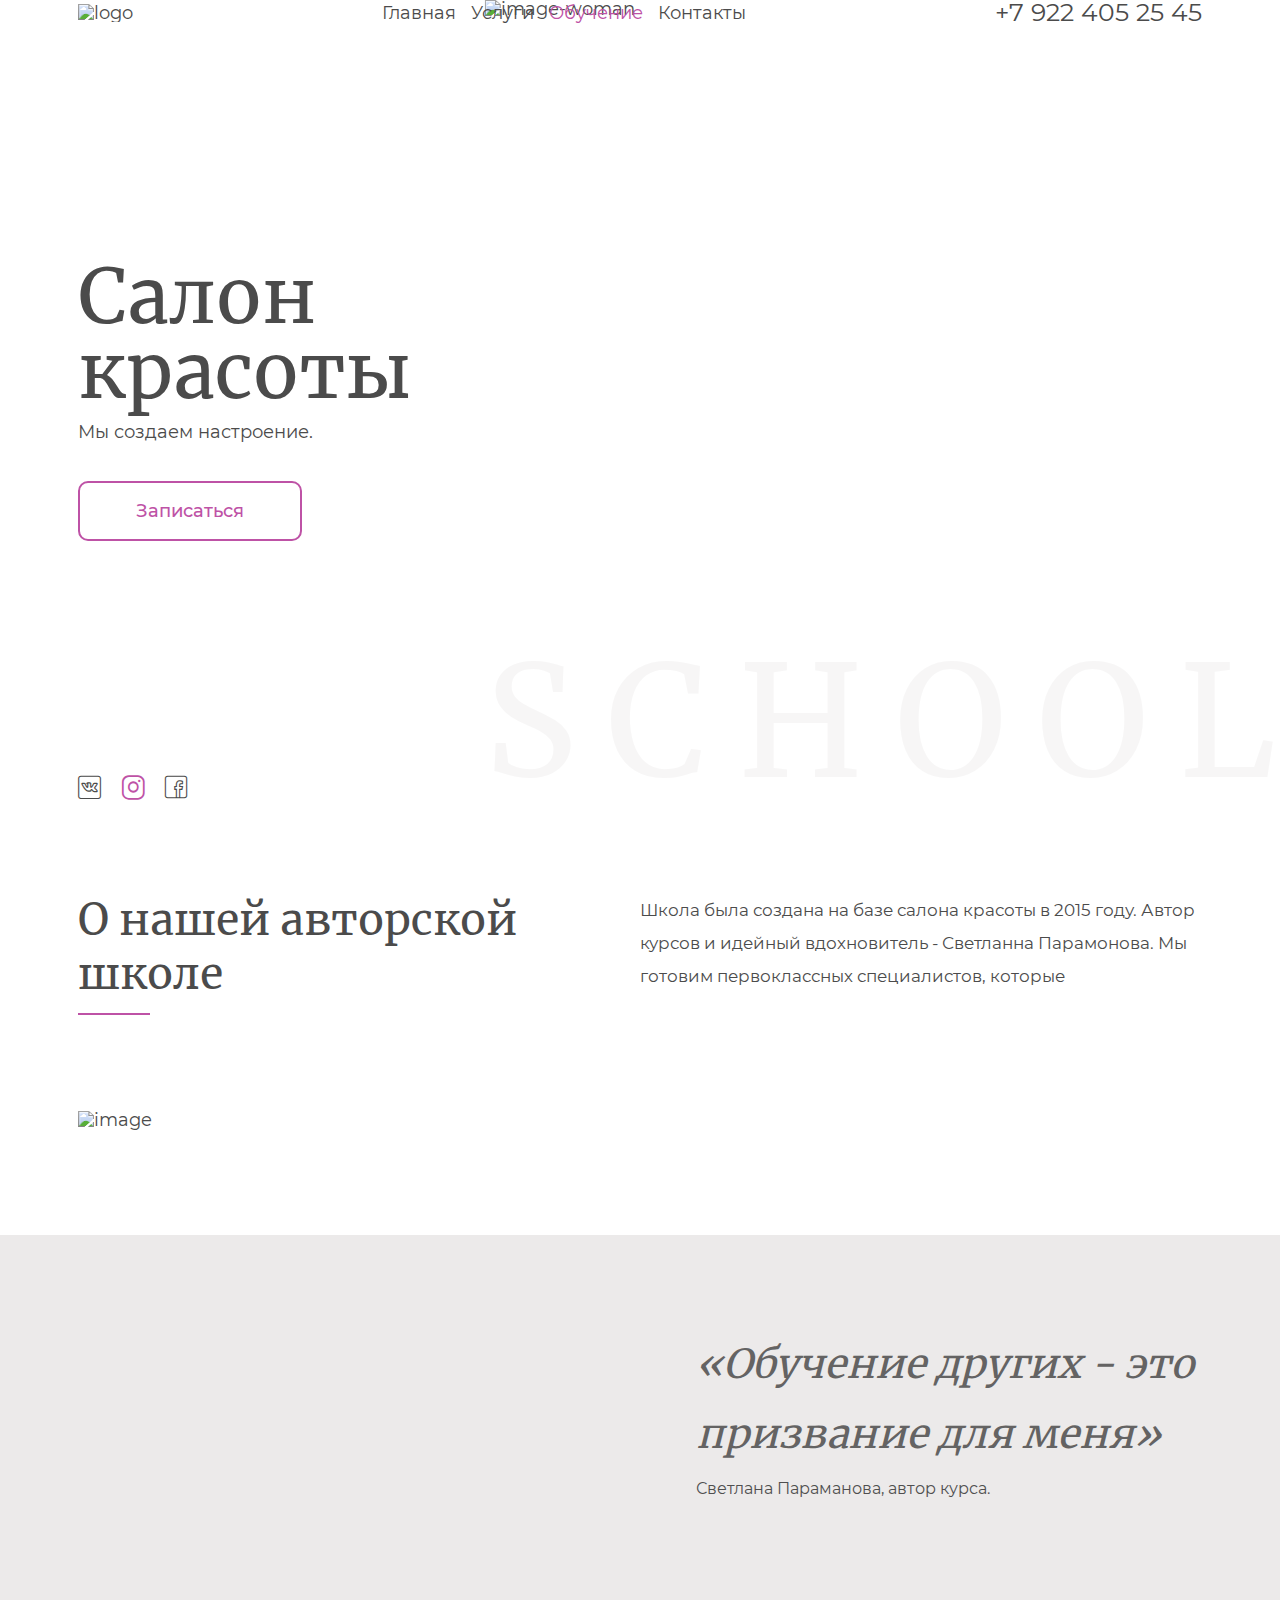
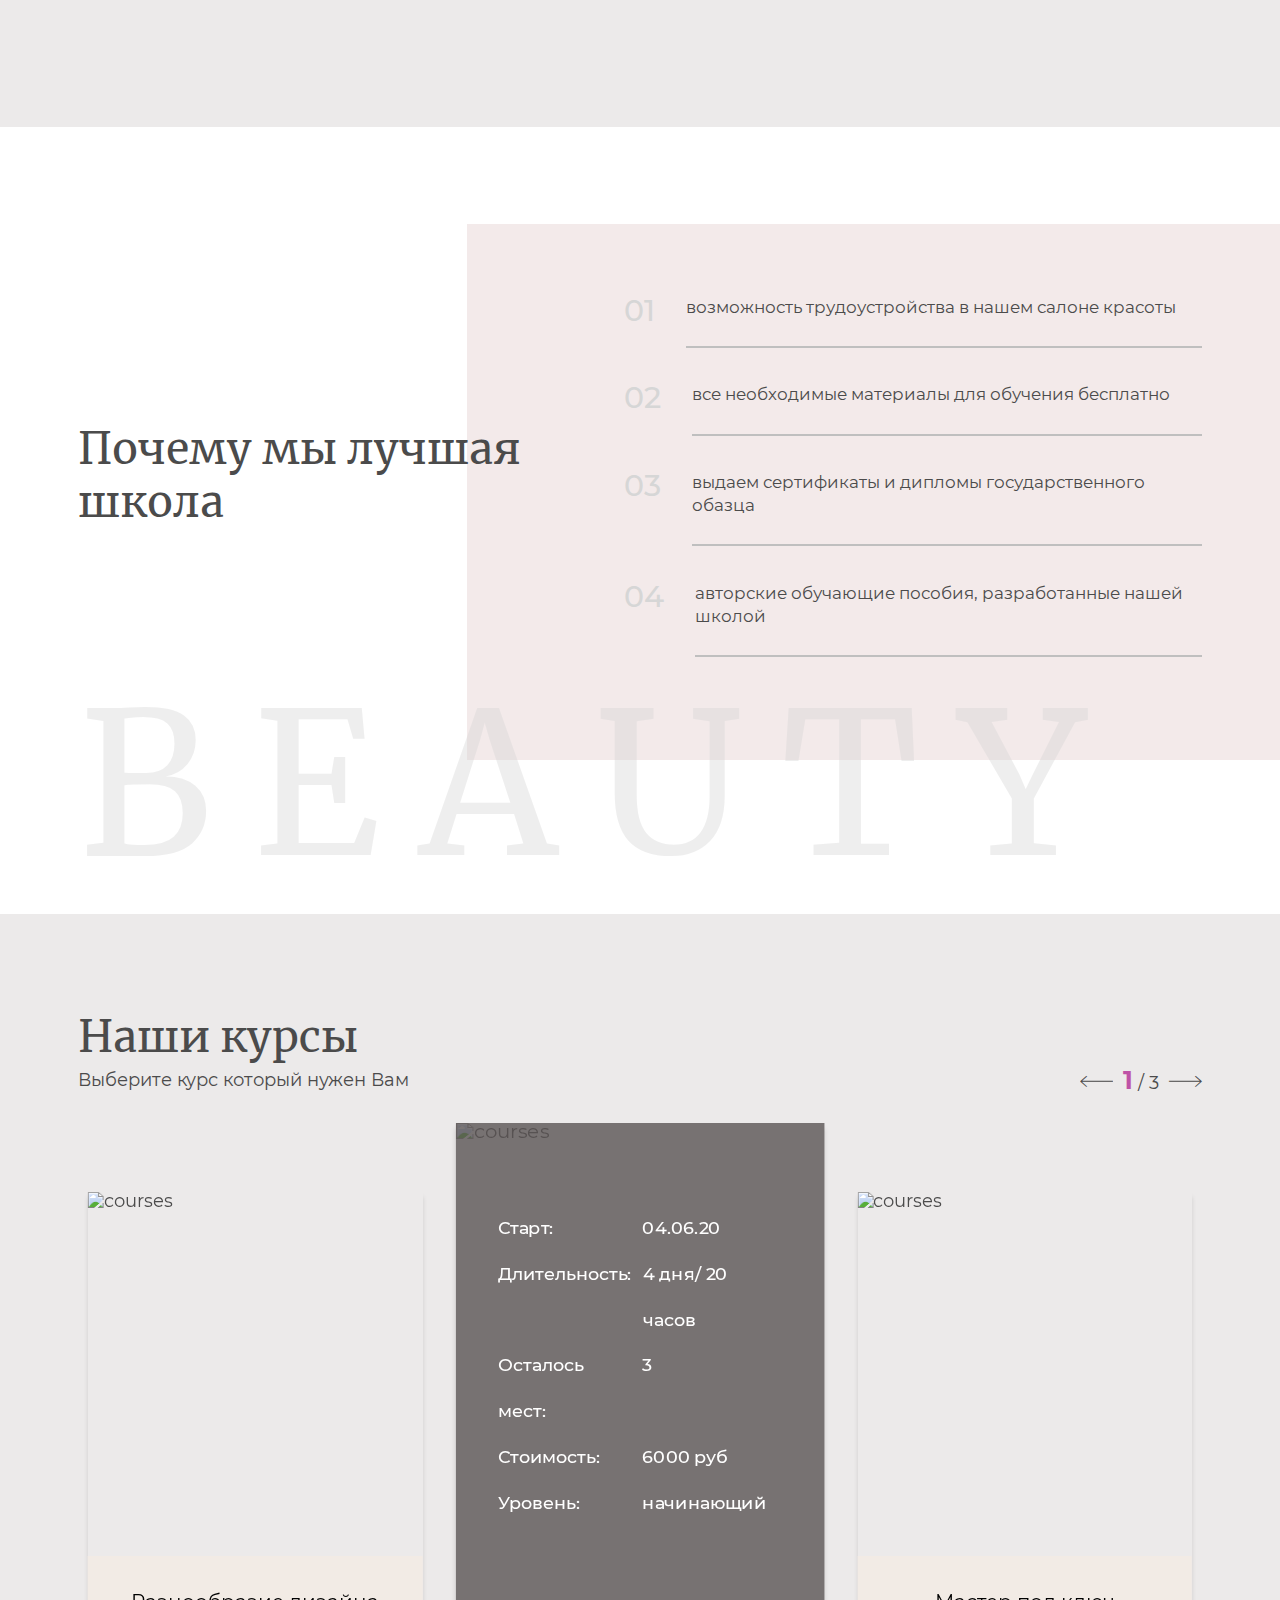
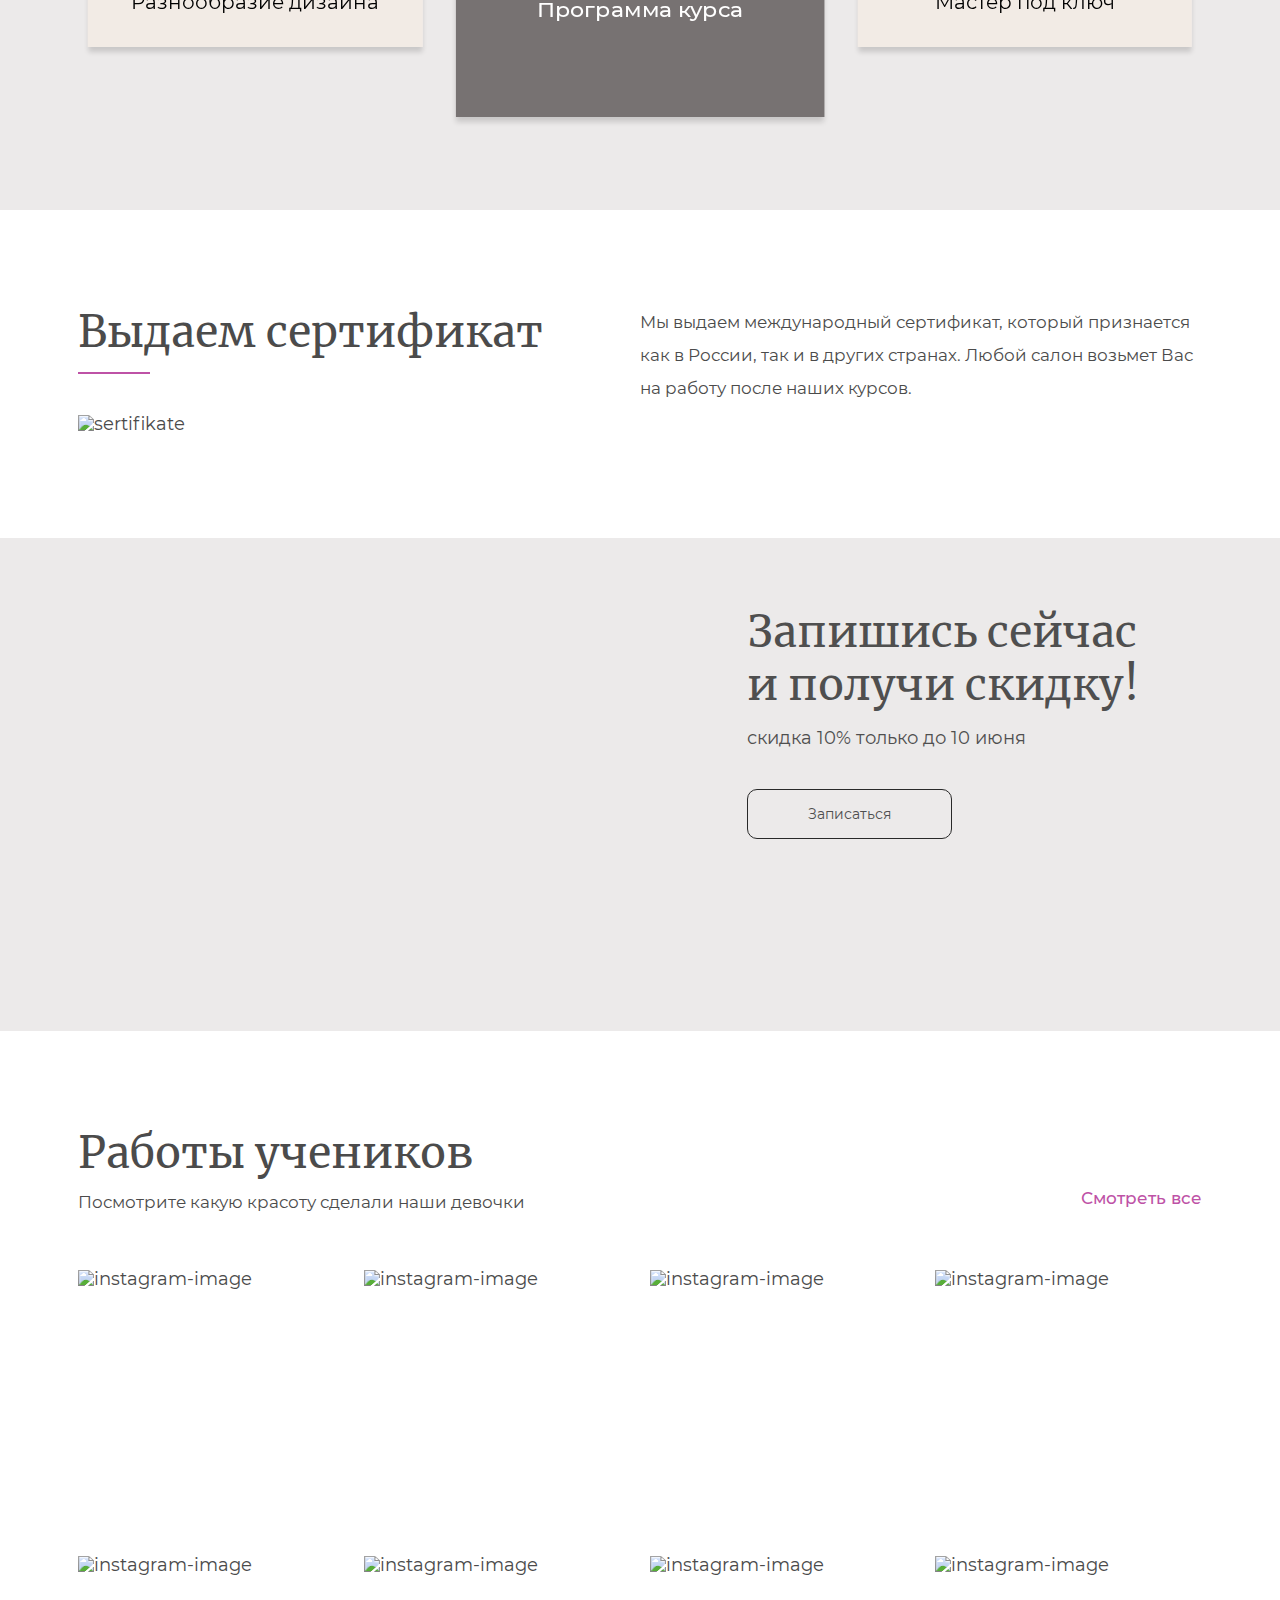
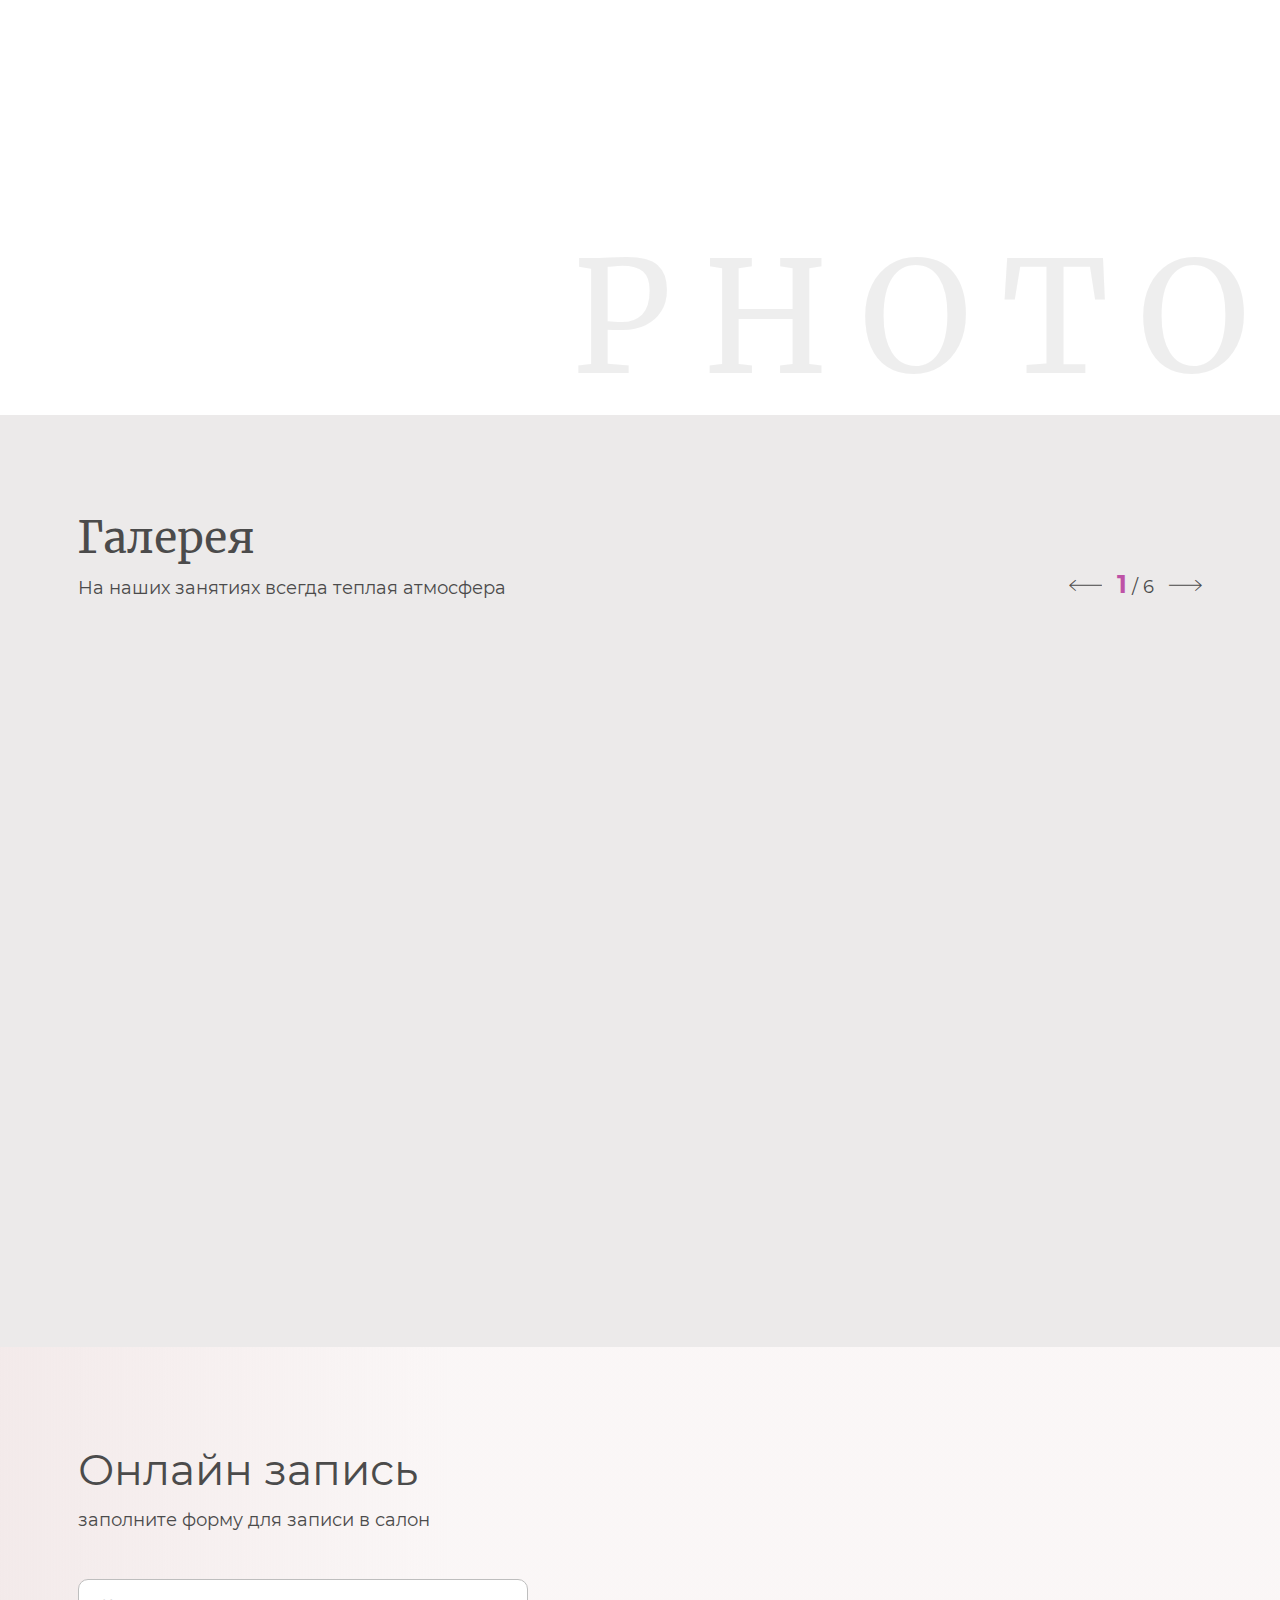
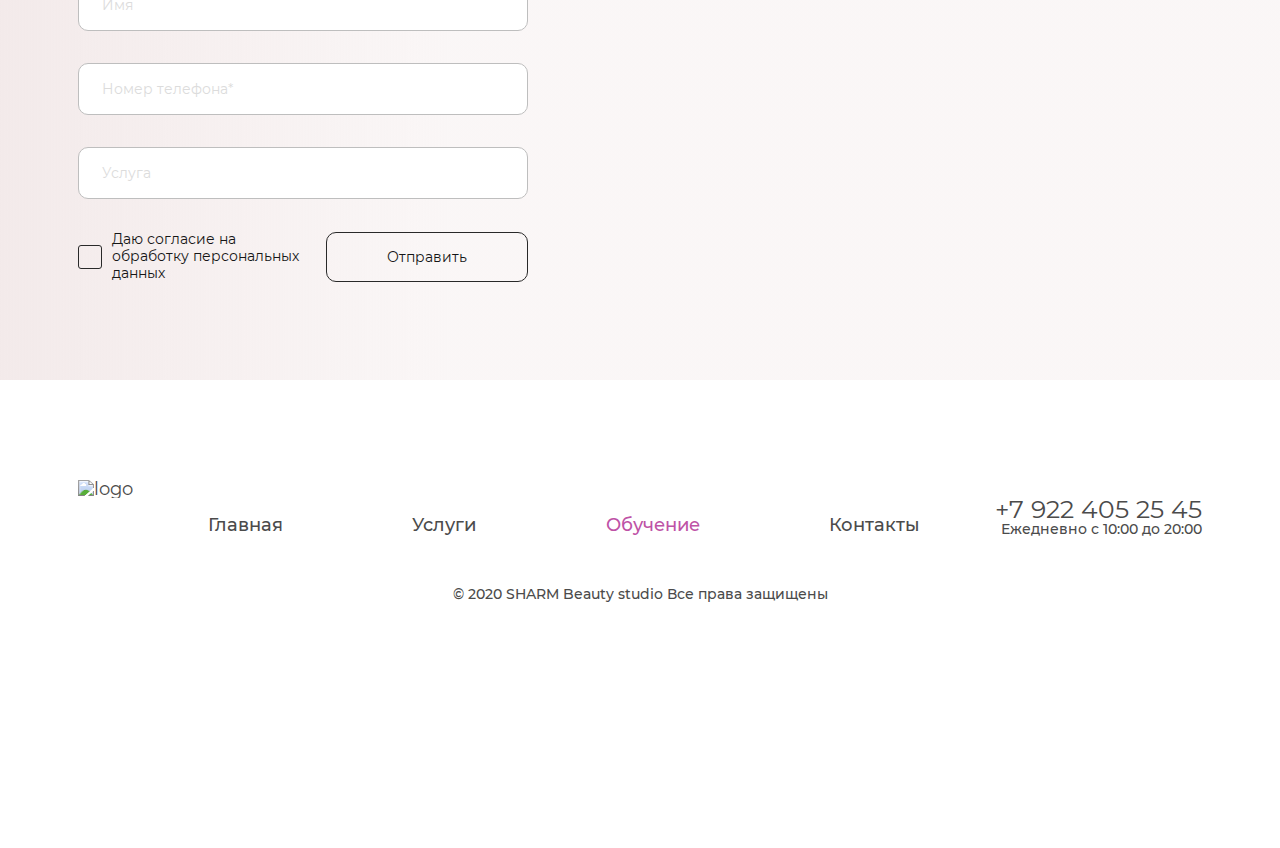
==== school.html @ 6045823d "Add files via upload" ====
<!DOCTYPE html>
<html lang="ru">

<head>
	<title>Школа маникюра</title>
	<meta charset="UTF-8">
	<meta name="format-detection" content="telephone=no">
	<!-- <style>body{opacity: 0;}</style> -->
	<link rel="stylesheet" href="css/style.min.css?_v=20220201010927">
	<link rel="shortcut icon" href="favicon.ico">
	<!-- <meta name="robots" content="noindex, nofollow"> -->
	<meta name="viewport" content="width=device-width, initial-scale=1.0">
</head>

<body>
	<div class="wrapper">
		<header data-scroll data-scroll-show class="header">
			<div class="header__container">
				<div class="header__body">
					<div class="header__logo logo"><a href="#"><picture><source srcset="img/icons/logo.webp"type="image/webp"><img src="img/icons/logo.png" alt="logo" title="sharm" height="" width=""></picture></a></div>
					<div class="header__menu menu">
						<button type="button" class="menu__icon icon-menu"><span></span></button>
						<nav class="menu__body">
							<ul class="menu__list">
								<li class="menu__item"><a href="home.html" class="menu__link">Главная</a></li>
								<li class="menu__item"><a href="services.html" class="menu__link">Услуги</a></li>
								<li class="menu__item"><a href="school.html" class="menu__link">Обучение</a></li>
								<li data-goto="#contacts" data-goto-header class="menu__item"><a href="#3" class="menu__link">Контакты</a></li>
							</ul>
						</nav>
					</div>
					<div data-da=".menu__body, 992,2" class="header__contacts">
						<a href="tel:79224052545">+7 922 405 25 45</a>
					</div>
				</div>
			</div>
		</header>
		<main class="page school-page">
			<section class="school layering">
				<div class="school__content layering__content">
					<div class="layering__container">
						<div class="school__body layering__body">
							<div class="layering__texts">
								<h1 class="school__title layering__title heading-1 f-merriweather">Салон красоты</h1>
								<p class="layering__subtitle school__subtitle">Мы создаем настроение.</p>
								<div data-popup="#popup" class="school__button button button-pink">
									Записаться
								</div>
							</div>
						</div>
						<div class="layering__social social">
							<ul class="social__list">
								<li class="social__link _icon-vk"><a href="#"></a></li>
								<li class="social__link _icon-instagram"><a href="#"></a></li>
								<li class="social__link _icon-facebook"><a href="#"></a></li>
							</ul>
						</div>
					</div>
				</div>
				<div class="school__image layering__image">
					<div class="image-layering"><picture><source srcset="img/manik-school.webp"type="image/webp"><img src="img/manik-school.jpg" alt="image-woman" title="Школа маникюра" width="" height=""></picture></div>
					<div class="school__slogan layering__slogan layering__slogan-merriweather">SCHOOL</div>
				</div>
			</section>

			<section class="about-school">
				<div class="about-school__container">
					<div class="about-school__head">
						<h2 class="about-school__title heading-2 f-merriweather">О нашей авторской школе</h2>

						<div data-showmore="size" class="block about-school__text">
							<p data-showmore-content="100" class="about-school__text">Школа была создана на базе салона красоты в 2015 году. Автор курсов и идейный вдохновитель - Светланна Парамонова. Мы готовим первоклассных специалистов, которые
							</p>
							<button data-showmore-button type="button" class="block__more"><span>Читать далее</span><span>Свернуть</span></button>
						</div>
					</div>
				</div>


				<div class="about-school__body">
					<div class="about-school__item block-overlay">
						<div class="block-overlay__container">
							<div class="about-school__image-ibg block-overlay__image-ibg"><picture><source srcset="img/school/about.webp"type="image/webp"><img class="" src="img/school/about.jpg" alt="image" title=" " width="" height=""></picture></div>
							<div class="about-school__content block-overlay__content">
								<div class="content-about-school">
									<p class="content-about-school__quote">«Обучение других - это призвание для меня»</p>
									<p class="content-about-school__author">Светлана Параманова, автор курса.</p>
								</div>
							</div>
						</div>
					</div>
				</div>
			</section>

			<section class="why">
				<div class="why__content">
					<div class="why__container">
						<div class="why__body">
							<h2 class="heading-2 why__title f-merriweather">Почему мы лучшая школа</h2>
							<div class="why__info">
								<div class="why__items">
									<div class="why__item">
										<p class="why__text">возможность трудоустройства в нашем салоне красоты</p>
									</div>
								</div>

								<div class="why__items">
									<div class="why__item">
										<p class="why__text">все необходимые материалы для обучения бесплатно</p>
									</div>
								</div>

								<div class="why__items">
									<div class="why__item">
										<p class="why__text">выдаем сертификаты и дипломы государственного обазца</p>
									</div>
								</div>

								<div class="why__items">
									<div class="why__item">
										<p class="why__text">авторские обучающие пособия, разработанные нашей школой</p>
									</div>
								</div>

							</div>
						</div>
					</div>
				</div>
				<div class="slogan__container">
					<div class="why__slogan">BEAUTY</div>
				</div>
			</section>

			<section class="courses">
				<div class="courses__container">
					<div class="courses__header">
						<h2 class="heading-2 courses__title f-merriweather">Наши курсы</h2>
						<div class="header-courses">
							<p class="courses__subtitle">Выберите курс который нужен Вам</p>
							<div data-da=".courses__body, 798,2" class="courses-slider__navigation">
								<div class="slider-courses__controll-prev swiper-button-prev courses__controll"></div>
								<div class="slider-courses__controll slider-masters__controll"></div>
								<!-- Добавляем если нам нужны стрелки управления -->
								<div class="slider-courses__controll-next swiper-button-next courses__controll"></div>
							</div>
						</div>
					</div>

					<div class="courses__body">
						<div class="courses__slider slider-courses">
							<div class="courses__swiper">
								<div class="courses__slide">
									<div class="slider-courses__item">
										<div class="slider-courses__image-ibg"><picture><source srcset="img/school/course-1.webp"type="image/webp"><img src="img/school/course-1.jpg" alt="courses" title="courses" width="" height=""></picture>
											<p class="courses__name">Начинающий мастер</p>
										</div>
										<div class="slider-courses__info info-courses">
											<div class="info-courses__body">
												<div class="info-courses__item">
													<p class="info-courses__text info-courses__text-first">Старт:</p>
													<p class="info-courses__text">04.06.20</p>
												</div>
												<div class="info-courses__item">
													<p class="info-courses__text info-courses__text-first">Длительность:</p>
													<p class="info-courses__text"> 4 дня/ 20 часов</p>
												</div>
												<div class="info-courses__item">
													<p class="info-courses__text info-courses__text-first">Осталось мест:</p>
													<p class="info-courses__text">3</p>
												</div>
												<div class="info-courses__item">
													<p class="info-courses__text info-courses__text-first">Стоимость:</p>
													<p class="info-courses__text">6000 руб</p>
												</div>
												<div class="info-courses__item">
													<p class="info-courses__text info-courses__text-first">Уровень:</p>
													<p class="info-courses__text">начинающий</p>
												</div>
											</div>
											<a href="#" class="info-courses__link">Программа курса</a>
										</div>
									</div>
								</div>

								<div class="courses__slide">
									<div class="slider-courses__item">
										<div class="slider-courses__image-ibg"><picture><source srcset="img/school/course-2.webp"type="image/webp"><img src="img/school/course-2.jpg" alt="courses" title="courses" width="" height=""></picture>
											<p class="courses__name">Мастер под ключ</p>
										</div>
										<div class="slider-courses__info info-courses">
											<div class="info-courses__body">
												<div class="info-courses__item">
													<p class="info-courses__text info-courses__text-first">Старт:</p>
													<p class="info-courses__text">04.06.20</p>
												</div>
												<div class="info-courses__item">
													<p class="info-courses__text info-courses__text-first">Длительность:</p>
													<p class="info-courses__text"> 4 дня/ 20 часов</p>
												</div>
												<div class="info-courses__item">
													<p class="info-courses__text info-courses__text-first">Осталось мест:</p>
													<p class="info-courses__text">3</p>
												</div>
												<div class="info-courses__item">
													<p class="info-courses__text info-courses__text-first">Стоимость:</p>
													<p class="info-courses__text">6000 руб</p>
												</div>
												<div class="info-courses__item">
													<p class="info-courses__text info-courses__text-first">Уровень:</p>
													<p class="info-courses__text">начинающий</p>
												</div>
											</div>
											<a href="#" class="info-courses__link">Программа курса</a>
										</div>
									</div>
								</div>

								<div class="courses__slide">
									<div class="slider-courses__item">
										<div class="slider-courses__image-ibg"><picture><source srcset="img/school/course-3.webp"type="image/webp"><img src="img/school/course-3.jpg" alt="courses" title="courses" width="" height=""></picture>
											<p class="courses__name">Разнообразие дизайна</p>
										</div>
										<div class="slider-courses__info info-courses">
											<div class="info-courses__body">
												<div class="info-courses__item">
													<p class="info-courses__text info-courses__text-first">Старт:</p>
													<p class="info-courses__text">04.06.20</p>
												</div>
												<div class="info-courses__item">
													<p class="info-courses__text info-courses__text-first">Длительность:</p>
													<p class="info-courses__text"> 4 дня/ 20 часов</p>
												</div>
												<div class="info-courses__item">
													<p class="info-courses__text info-courses__text-first">Осталось мест:</p>
													<p class="info-courses__text">3</p>
												</div>
												<div class="info-courses__item">
													<p class="info-courses__text info-courses__text-first">Стоимость:</p>
													<p class="info-courses__text">6000 руб</p>
												</div>
												<div class="info-courses__item">
													<p class="info-courses__text info-courses__text-first">Уровень:</p>
													<p class="info-courses__text">начинающий</p>
												</div>
											</div>
											<a href="#" class="info-courses__link">Программа курса</a>
										</div>
									</div>
								</div>

							</div>
						</div>
					</div>
				</div>
			</section>


			<section class="proof">
				<div class="proof__container">
					<div class="proof__head">
						<h2 class="proof__title heading-2 f-merriweather">Выдаем сертификат</h2>

						<div class="block proof__texts">
							<p class="proof__text">Мы выдаем международный сертификат, который признается как в России, так и в других странах. Любой салон возьмет Вас на работу после наших курсов.
							</p>
						</div>
					</div>
				</div>
				<div class="proof__body">
					<div class="proof__item block-overlay">
						<div class="block-overlay__container">
							<div class="proof__image-ibg block-overlay__image-ibg"><picture><source srcset="img/school/sert.webp"type="image/webp"><img class="" src="img/school/sert.jpg" alt="sertifikate" title=" " width="" height=""></picture></div>
							<div class="proof__content block-overlay__content">
								<div class="content-proof">
									<h2 class="content-proof__title heading-2 f-merriweather">Запишись сейчас
										и получи скидку!</h2>
									<p class="content-proof__text">скидка 10% только до 10 июня</p>
									<button data-popup="#popup" data-dev class="proof__button button-white"><span>Записаться</span></button>

								</div>
							</div>
						</div>
					</div>
				</div>
			</section>

			<section class="students-work">
				<div class="students-work__container">
					<div class="students-work__header">
						<div class="students-work__titles">
							<h2 class="students-work__title heading-2 f-merriweather">Работы учеников</h2>
							<p class="students-work__subtitle">Посмотрите какую красоту сделали наши девочки </p>
						</div>
						<a data-da=".students-work__body, 992,2" href="#" class="students-work__link">Смотреть все</a>
					</div>
					<div class="students-work__body">
						<div data-gallery class="students-work__gallery gallery-students">
							<a data-lg-size="1600-2400" href="img/students/1.jpg" class="gallery-students__image-ibg"><picture><source srcset="img/students/1.webp"type="image/webp"><img class="gallery__image" src="img/students/1.jpg" alt="instagram-image" title=" " width="" height=""></picture><span></span></a>
							<a data-lg-size="1600-2400" href="img/students/2.jpg" class="gallery-students__image-ibg"><picture><source srcset="img/students/2.webp"type="image/webp"><img class="gallery__image" src="img/students/2.jpg" alt="instagram-image" title=" " width="" height=""></picture><span></span></a>
							<a data-lg-size="1600-2400" href="img/students/3.jpg" class="gallery-students__image-ibg"><picture><source srcset="img/students/3.webp"type="image/webp"><img class="gallery__image" src="img/students/3.jpg" alt="instagram-image" title=" " width="" height=""></picture><span></span></a>
							<a data-lg-size="1600-2400" href="img/students/4.jpg" class="gallery-students__image-ibg"><picture><source srcset="img/students/4.webp"type="image/webp"><img class="gallery__image" src="img/students/4.jpg" alt="instagram-image" title=" " width="" height=""></picture><span></span></a>
							<a data-lg-size="1600-2400" href="img/students/5.jpg" class="gallery-students__image-ibg"><picture><source srcset="img/students/5.webp"type="image/webp"><img class="gallery__image" src="img/students/5.jpg" alt="instagram-image" title=" " width="" height=""></picture><span></span></a>
							<a data-lg-size="1600-2400" href="img/students/6.jpg" class="gallery-students__image-ibg"><picture><source srcset="img/students/6.webp"type="image/webp"><img class="gallery__image" src="img/students/6.jpg" alt="instagram-image" title=" " width="" height=""></picture><span></span></a>
							<a data-lg-size="1600-2400" href="img/students/7.jpg" class="gallery-students__image-ibg"><picture><source srcset="img/students/7.webp"type="image/webp"><img class="gallery__image" src="img/students/7.jpg" alt="instagram-image" title=" " width="" height=""></picture><span></span></a>
							<a data-lg-size="1600-2400" href="img/students/8.jpg" class="gallery-students__image-ibg"><picture><source srcset="img/students/8.webp"type="image/webp"><img class="gallery__image" src="img/students/8.jpg" alt="instagram-image" title=" " width="" height=""></picture><span></span></a>
						</div>
					</div>
				</div>
				<p class="students-work__slogan">photo</p>
			</section>


			<section class="school-gallery">
				<div class="school-gallery__container">
					<div class="school-gallery__header">
						<div class="school-gallery__titles">
							<h2 class="school-gallery__title heading-2 f-merriweather">Галерея</h2>
							<p class="school-gallery__subtitle">На наших занятиях всегда теплая атмосфера</p>
						</div>
						<div data-da=".school-gallery__body, 798,2" class="slider__navigation">
							<div class="school-gallery-swiper-button-prev swiper-button-prev"></div>
							<div class="slider-school-gallery__controll"></div>
							<!-- Добавляем если нам нужны стрелки управления -->

							<div class="school-gallery-swiper-button-next swiper-button-next"></div>
						</div>
					</div>
					<div class="school-gallery__body">
						<div class="school-gallery__slider">
							<div data-gallery class="school-gallery__swiper">
								<a href="img/school-gallery/1.jpg" class="school-gallery__slide-ibg">
									<picture><source data-srcset="img/school-gallery/1.webp"type="image/webp"><img class="swiper-lazy" data-src="img/school-gallery/1.jpg" alt="Картинка" title=" "></picture>
								</a>
								<a href="img/school-gallery/2.jpg" class="school-gallery__slide-ibg">
									<picture><source data-srcset="img/school-gallery/2.webp"type="image/webp"><img class="swiper-lazy" data-src="img/school-gallery/2.jpg" alt="Картинка" title=" "></picture>
								</a>
								<a href="img/school-gallery/3.jpg" class="school-gallery__slide-ibg">
									<picture><source data-srcset="img/school-gallery/3.webp"type="image/webp"><img class="swiper-lazy" data-src="img/school-gallery/3.jpg" alt="Картинка" title=" "></picture>
								</a>
								<a href="img/school-gallery/4.jpg" class="school-gallery__slide-ibg">
									<picture><source data-srcset="img/school-gallery/4.webp"type="image/webp"><img class="swiper-lazy" data-src="img/school-gallery/4.jpg" alt="Картинка" title=" "></picture>
								</a>
								<a href="img/school-gallery/5.jpg" class="school-gallery__slide-ibg">
									<picture><source data-srcset="img/school-gallery/5.webp"type="image/webp"><img class="swiper-lazy" data-src="img/school-gallery/5.jpg" alt="Картинка" title=" "></picture>
								</a>
								<a href="img/school-gallery/6.jpg" class="school-gallery__slide-ibg">
									<picture><source data-srcset="img/school-gallery/6.webp"type="image/webp"><img class="swiper-lazy" data-src="img/school-gallery/6.jpg" alt="Картинка" title=" "></picture>
								</a>
							</div>
						</div>
					</div>
				</div>
			</section>



		</main>
		<footer class="footer">

			<section class="enroll">
				<div class="enroll__container">
					<div class="enroll__form">
						<div class="enroll__titles">
							<h2 class="enroll__title heading-2">Онлайн запись</h2>
							<p class="enroll__subtitle">заполните форму для записи в салон</p>
						</div>
						<form data-dev data-popup-message=".popup-msg" action="#" class="form-enroll">
							<div class="form__item form__name">
								<input required id="name" autocomplete="off" type="text" name="form[]" data-error="Ошибка" placeholder=" " class="input form__input">
								<label for="name" class="form__label">Имя</label>
							</div>
							<div class="form__item">
								<input required id="phone" autocomplete="off" type="tel" name="form[]" data-error="Ошибка" placeholder="" class="input form__input">
								<label for="phone" class="form__label">Номер телефона*</label>
							</div>
							<div class="form__item">
								<!--<label for="select" class="form__label select__label">Услуга</label>-->
								<select name="form[]" class="form">
									<option data-class="disabled" selected value=" " disabled>Услуга</option>
									<option value="1">Школа маникюра</option>
									<option value="2">Ногтевой сервис</option>
									<option value="4">Депиляция</option>
									<option value="4">Солярий</option>
									<!--<option value="1" disabled>Услуга</option>-->
								</select>
							</div>
							<div class="form__confirm">
								<div class="checkbox">
									<input id="c_1" data-error="Ошибка" class="checkbox__input" type="checkbox" value="1" name="form[]" required>
									<label for="c_1" class="checkbox__label"><span class="checkbox__text">Даю согласие на обработку
											персональных данных</span></label>
								</div>
								<button class="form__button button-white"><span>Отправить</span></button>
							</div>
					</div>
					</form>
				</div>
			</section>

			<div class="footer__container">
				<div class="footer__body">
					<div class="footer__logo logo"><a href="#"><picture><source srcset="img/icons/logo.webp"type="image/webp"><img src="img/icons/logo.png" alt="logo" title="sharm" height="" width=""></picture></a></div>
					<div class="footer__menu menu">
						<button type="button" class="menu__icon icon-menu"><span></span></button>
						<nav class="menu__body">
							<ul class="menu__list">
								<li class="menu__item"><a href="home.html" class="menu__link">Главная</a></li>
								<li class="menu__item"><a href="services.html" class="menu__link">Услуги</a></li>
								<li class="menu__item"><a href="school.html" class="menu__link">Обучение</a></li>
								<li class="menu__item"><a href="#3" class="menu__link">Контакты</a></li>
							</ul>
						</nav>
					</div>
					<div id="contacts" class="footer__contacts">
						<a class="footer__tel" href="tel:79224052545">+7 922 405 25 45</a>
						<p class="footer__worktime">Ежедневно с 10:00 до 20:00</p>
					</div>
				</div>
				<div class="footer__copyright">&copy; 2020 SHARM Beauty studio Все права защищены</div>
			</div>
		</footer>
	</div>
	<div id="popup" aria-hidden="true" class="popup-window popup">
		<div class="popup__wrapper">
			<div class="popup__content">
				<button data-close type="button" class="popup__close"><span></span></button>
				<div class="popup__text">
					<div class="enroll__form">
						<div class="enroll__titles">
							<h2 class="enroll__title heading-2">Онлайн запись</h2>
							<p class="enroll__subtitle">заполните форму для записи в салон</p>
						</div>
						<form data-dev data-popup-message=".form__confirm" action="#" class="form-enroll">
							<div class="form__item form__name">
								<input id="pop-name" autocomplete="off" type="text" name="form[]" data-error="Ошибка" placeholder=" " class="input form__input">
								<label for="pop-name" class="form__label">Имя</label>
							</div>
							<div class="form__item">
								<input id="popPhone" autocomplete="off" type="tel" name="form[]" data-error="Ошибка" placeholder="" class="input form__input">
								<label for="popPhone" class="form__label">Номер телефона*</label>
							</div>
							<div class="form__item">
								<!--<label for="select" class="form__label select__label">Услуга</label>-->
								<select name="form[]" class="form">
									<option data-class="disabled" selected value=" " disabled>Услуга</option>
									<option value="1">Школа маникюра</option>
									<option value="2">Ногтевой сервис</option>
									<option value="4">Депиляция</option>
									<option value="4">Солярий</option>
									<!--<option value="1" disabled>Услуга</option>-->
								</select>
							</div>
							<div class="form__confirm">
								<div class="checkbox">
									<input id="c1" data-error="Ошибка" class="checkbox__input" type="checkbox" value="1" name="form[]" required>
									<label for="c1" class="checkbox__label"><span class="checkbox__text">Даю согласие на обработку
											персональных данных</span></label>
								</div>
								<button data-dev class="form__button button-white"><span>Отправить</span></button>
							</div>
					</div>
				</div>
			</div>
		</div>
	</div>


	<div id="popup-msg" aria-hidden="true" class="popup-msg">
		<div class="popup__wrapper">
			<div class="popup__content">
				<button data-close type="button" class="popup__close"><span></span></button>
				<div class="popup__text">
					<p><span class="popup-big">Спасибо!</span> </p>
					<p>Ваша заявка принята. В ближайшее время мы с вами свяжемся.</p>

				</div>
			</div>
		</div>
	</div>

	<div id="popup-visage" aria-hidden="true" class="popup-msg popup">
		<div class="popup__wrapper">
			<div class="popup__content popup-services__content popup-services">
				<div class="popup-services__body"> <button data-close type="button" class="popup__close"><span></span></button>
					<div class="popup__text">
						<div class="popup-services__left">
							<h2 class="popup-services__title heading-2 f-merriweather">Комби
								маникюр</h2>
							<p class="popup-services__subtitle _icon-arrow">программа курса</p>
							<button data-popup="#popup" data-dev class="form__button button-white"><span>Отправить</span></button>
						</div>
						<div class="popup-services__right">
							<div class="popup-services__list">
								<li class="popup-services__item">правило организации рабочего места;</li>
								<li class="popup-services__item">правила общения мастера и клиента;</li>
								<li class="popup-services__item">дезинфекция и стерилизация инструментов;</li>
								<li class="popup-services__item">строение ногтевой пластины;</li>
								<li class="popup-services__item">архитектура и выравнивание нп;</li>
								<li class="popup-services__item">классификация фрез, подбор ножниц;</li>
								<li class="popup-services__item">техника снятия гель лака;</li>
								<li class="popup-services__item">секреты идеального покрытия;</li>
								<li class="popup-services__item">секреты идеальных бликов;</li>
								<li class="popup-services__item">отработка на тренировочных руках;</li>
								<li class="popup-services__item">отработка на моделях;</li>
								<li class="popup-services__item">тестирование;</li>
							</div>
						</div>

					</div>
				</div>

			</div>
		</div>
	</div>

	<div id="popup-manik" aria-hidden="true" class="popup-msg popup">
		<div class="popup__wrapper">
			<div class="popup__content popup-services__content popup-services">
				<div class="popup-services__body"> <button data-close type="button" class="popup__close"><span></span></button>
					<div class="popup__text">
						<div class="popup-services__left">
							<h2 class="popup-services__title heading-2 f-merriweather">Комби
								маникюр</h2>
							<p class="popup-services__subtitle _icon-arrow">программа курса</p>
							<button data-popup="#popup" data-dev class="form__button button-white"><span>Отправить</span></button>
						</div>
						<div class="popup-services__right">
							<div class="popup-services__list">
								<li class="popup-services__item">правило организации рабочего места;</li>
								<li class="popup-services__item">правила общения мастера и клиента;</li>
								<li class="popup-services__item">дезинфекция и стерилизация инструментов;</li>
								<li class="popup-services__item">строение ногтевой пластины;</li>
								<li class="popup-services__item">архитектура и выравнивание нп;</li>
								<li class="popup-services__item">классификация фрез, подбор ножниц;</li>
								<li class="popup-services__item">техника снятия гель лака;</li>
								<li class="popup-services__item">секреты идеального покрытия;</li>
								<li class="popup-services__item">секреты идеальных бликов;</li>
								<li class="popup-services__item">отработка на тренировочных руках;</li>
								<li class="popup-services__item">отработка на моделях;</li>
								<li class="popup-services__item">тестирование;</li>
							</div>
						</div>

					</div>
				</div>

			</div>
		</div>
	</div>

	<div id="popup-epil" aria-hidden="true" class="popup-msg popup">
		<div class="popup__wrapper">
			<div class="popup__content popup-services__content popup-services">
				<div class="popup-services__body"> <button data-close type="button" class="popup__close"><span></span></button>
					<div class="popup__text">
						<div class="popup-services__left">
							<h2 class="popup-services__title heading-2 f-merriweather">Комби
								маникюр</h2>
							<p class="popup-services__subtitle _icon-arrow">программа курса</p>
							<button data-popup="#popup" data-dev class="form__button button-white"><span>Отправить</span></button>
						</div>
						<div class="popup-services__right">
							<div class="popup-services__list">
								<li class="popup-services__item">правило организации рабочего места;</li>
								<li class="popup-services__item">правила общения мастера и клиента;</li>
								<li class="popup-services__item">дезинфекция и стерилизация инструментов;</li>
								<li class="popup-services__item">строение ногтевой пластины;</li>
								<li class="popup-services__item">архитектура и выравнивание нп;</li>
								<li class="popup-services__item">классификация фрез, подбор ножниц;</li>
								<li class="popup-services__item">техника снятия гель лака;</li>
								<li class="popup-services__item">секреты идеального покрытия;</li>
								<li class="popup-services__item">секреты идеальных бликов;</li>
								<li class="popup-services__item">отработка на тренировочных руках;</li>
								<li class="popup-services__item">отработка на моделях;</li>
								<li class="popup-services__item">тестирование;</li>
							</div>
						</div>

					</div>
				</div>

			</div>
		</div>
	</div>

	<div id="popup-solar" aria-hidden="true" class="popup-msg popup">
		<div class="popup__wrapper">
			<div class="popup__content popup-services__content popup-services">
				<div class="popup-services__body"> <button data-close type="button" class="popup__close"><span></span></button>
					<div class="popup__text">
						<div class="popup-services__left">
							<h2 class="popup-services__title heading-2 f-merriweather">Комби
								маникюр</h2>
							<p class="popup-services__subtitle _icon-arrow">программа курса</p>
							<button data-popup="#popup" data-dev class="form__button button-white"><span>Отправить</span></button>
						</div>
						<div class="popup-services__right">
							<div class="popup-services__list">
								<li class="popup-services__item">правило организации рабочего места;</li>
								<li class="popup-services__item">правила общения мастера и клиента;</li>
								<li class="popup-services__item">дезинфекция и стерилизация инструментов;</li>
								<li class="popup-services__item">строение ногтевой пластины;</li>
								<li class="popup-services__item">архитектура и выравнивание нп;</li>
								<li class="popup-services__item">классификация фрез, подбор ножниц;</li>
								<li class="popup-services__item">техника снятия гель лака;</li>
								<li class="popup-services__item">секреты идеального покрытия;</li>
								<li class="popup-services__item">секреты идеальных бликов;</li>
								<li class="popup-services__item">отработка на тренировочных руках;</li>
								<li class="popup-services__item">отработка на моделях;</li>
								<li class="popup-services__item">тестирование;</li>
							</div>
						</div>

					</div>
				</div>

			</div>
		</div>
	</div>
	<script src="js/app.min.js?_v=20220201010927"></script>
</body>

</html>
---- css/style.min.css ----
@charset "UTF-8";@font-face{font-family:icons;font-display:swap;src:url(../fonts/icons.woff2) format("woff2"),url(../fonts/icons.woff) format("woff");font-weight:400;font-style:normal}@font-face{font-family:Merriweather;font-display:swap;src:url(../fonts/Merriweather-LightItalic.woff2) format("woff2"),url(../fonts/Merriweather-LightItalic.woff) format("woff");font-weight:400;font-style:normal}@font-face{font-family:Merriweather;font-display:swap;src:url(../fonts/Merriweather-Regular.woff2) format("woff2"),url(../fonts/Merriweather-Regular.woff) format("woff");font-weight:400;font-style:normal}@font-face{font-family:Montserrat;font-display:swap;src:url(../fonts/Montserrat-Regular.woff2) format("woff2"),url(../fonts/Montserrat-Regular.woff) format("woff");font-weight:400;font-style:normal}@font-face{font-family:Roboto;font-display:swap;src:url(../fonts/Roboto-Regular.woff2) format("woff2"),url(../fonts/Roboto-Regular.woff) format("woff");font-weight:400;font-style:normal}@font-face{font-family:Montserrat;font-display:swap;src:url(../fonts/Montserrat-Bold.woff2) format("woff2"),url(../fonts/Montserrat-Bold.woff) format("woff");font-weight:700;font-style:normal}@font-face{font-family:Montserrat;font-display:swap;src:url(../fonts/Montserrat-Medium.woff2) format("woff2"),url(../fonts/Montserrat-Medium.woff) format("woff");font-weight:500;font-style:normal}@font-face{font-family:Montserrat;font-display:swap;src:url(../fonts/Montserrat-Light.woff2) format("woff2"),url(../fonts/Montserrat-Light.woff) format("woff");font-weight:300;font-style:normal}.swiper-button-next:before,.swiper-button-prev:before,[class*=_icon-]:before{font-family:icons;font-style:normal;font-weight:400;font-variant:normal;text-transform:none;line-height:1;-webkit-font-smoothing:antialiased;-moz-osx-font-smoothing:grayscale}[class*=_icon-]:before{display:block}._icon-arrow:before{content:"\e900"}._icon-facebook:before{content:"\e901"}._icon-instagram:before{content:"\e902"}._icon-vk:before{content:"\e903"}*{padding:0;margin:0;border:0}*,:after,:before{-webkit-box-sizing:border-box;box-sizing:border-box}body,html{height:100%;min-width:320px}body{color:#4b4b4b;line-height:1;font-family:Montserrat;font-size:1.125rem;-ms-text-size-adjust:100%;-moz-text-size-adjust:100%;-webkit-text-size-adjust:100%;-webkit-font-smoothing:antialiased;-moz-osx-font-smoothing:grayscale}button,input,textarea{font-family:Montserrat;font-size:inherit}button{cursor:pointer;color:inherit;background-color:inherit}a{color:inherit}a:link,a:visited{text-decoration:none}a:hover{text-decoration:none}ul li{list-style:none}img{vertical-align:top}h1,h2,h3,h4,h5,h6{font-weight:inherit;font-size:inherit}.lock body{overflow:hidden;-ms-touch-action:none;touch-action:none}.wrapper{min-height:100%;display:-webkit-box;display:-ms-flexbox;display:flex;-webkit-box-orient:vertical;-webkit-box-direction:normal;-ms-flex-direction:column;flex-direction:column;overflow:hidden}.wrapper>main{-webkit-box-flex:1;-ms-flex:1 1 auto;flex:1 1 auto}.wrapper>*{min-width:0}[class*=__container]{max-width:70.25rem;-webkit-box-sizing:content-box;box-sizing:content-box;margin:0 auto;padding:0 .9375rem}.button{display:-webkit-inline-box;display:-ms-inline-flexbox;display:inline-flex;padding:19px 56px;min-width:220px;font-size:1.125rem;font-weight:500;border-radius:10px}.button._fw{width:100%}.button{cursor:pointer;-webkit-transition:all .3s ease 0s;-o-transition:all .3s ease 0s;transition:all .3s ease 0s}.button-pink{color:#be52a6;border:2px solid #be52a6}.button-pink:hover{-webkit-box-shadow:0 0 3px #be52a6;box-shadow:0 0 3px #be52a6}._icon-instagram:before{color:#be52a6}.button-white{font-size:.875rem;padding:15px 60px;border:1px solid #292929;border-radius:10px}input[type=email],input[type=tel],input[type=text],textarea{-webkit-appearance:none;-moz-appearance:none;appearance:none}.input{width:100%;display:block;padding:0 20px;border-radius:10px;border:1px solid #bebebe}textarea.input{resize:none;padding:0 0}.form__input,.form__textarea{cursor:text;width:100%;background-color:#fff;outline:0;color:#4b4b4b;-webkit-transition:all .3s ease-in;-o-transition:all .3s ease-in;transition:all .3s ease-in;font-size:.875rem;padding:16px 23px}.form__input:focus{-webkit-box-shadow:0 8px 16px rgba(38,38,38,.24),0 16px 24px rgba(38,38,38,.2);box-shadow:0 8px 16px rgba(38,38,38,.24),0 16px 24px rgba(38,38,38,.2)}.form__input:not(:-moz-placeholder-shown)~.form__label,.form__textarea:not(:-moz-placeholder-shown)~.form__label{top:7px;font-size:8px;color:#dcdcdc}.form__input:not(:-ms-input-placeholder)~.form__label,.form__textarea:not(:-ms-input-placeholder)~.form__label{top:7px;font-size:8px;color:#dcdcdc}.form__input:focus~.form__label,.form__input:not(:placeholder-shown)~.form__label,.form__textarea:focus~.form__label,.form__textarea:not(:placeholder-shown)~.form__label{top:7px;font-size:8px;color:#dcdcdc}.form__label{position:absolute;top:50%;-webkit-transform:translateY(-50%);-ms-transform:translateY(-50%);transform:translateY(-50%);left:24px;color:#dcdcdc;-webkit-transition:all .3s ease-in;-o-transition:all .3s ease-in;transition:all .3s ease-in;font-size:14px}.form-enroll{display:-ms-grid;display:grid;gap:32px}.form__item{position:relative}.checkbox{position:relative}.checkbox__input{position:absolute;width:0;height:0;opacity:0}.checkbox__input:focus+.checkbox__label:before{-webkit-box-shadow:0 0 5px #a5a5a5;box-shadow:0 0 5px #a5a5a5}.checkbox__input:checked+.checkbox__label:before{background:url(../img/icons/check-icon.svg) center/13px 10px no-repeat}.checkbox__label{cursor:pointer;display:-webkit-inline-box;display:-ms-inline-flexbox;display:inline-flex;-webkit-box-align:center;-ms-flex-align:center;align-items:center;position:relative;gap:10px}.checkbox__label:before{content:"";-webkit-box-flex:0;-ms-flex:0 0 24px;flex:0 0 24px;width:24px;height:24px;border:1px solid #292929;border-radius:3px}.checkbox__text{font-size:.875rem;line-height:121%}.select{position:relative}.select__body{position:relative}.select__title{color:inherit;text-align:left;border:1px solid #bebebe;background-color:#fff;cursor:pointer;width:100%;border-radius:10px}.select__content.disabled{cursor:text;outline:0;color:#dcdcdc;-webkit-transition:all .3s ease-in;-o-transition:all .3s ease-in;transition:all .3s ease-in;font-size:.875rem}.select__value{display:-webkit-box;display:-ms-flexbox;display:flex;-webkit-box-align:center;-ms-flex-align:center;align-items:center;min-height:50px;padding:16px 23px;-webkit-box-pack:justify;-ms-flex-pack:justify;justify-content:space-between;-webkit-box-orient:horizontal;-webkit-box-direction:reverse;-ms-flex-direction:row-reverse;flex-direction:row-reverse}.select__value:before{content:"";-ms-flex-item-align:stretch;-ms-grid-row-align:stretch;align-self:stretch;-webkit-box-flex:0;-ms-flex:0 0 10px;flex:0 0 10px;-webkit-transition:all .3s ease 0s;-o-transition:all .3s ease 0s;transition:all .3s ease 0s;display:-webkit-box;display:-ms-flexbox;display:flex;-webkit-box-pack:center;-ms-flex-pack:center;justify-content:center;-webkit-box-align:center;-ms-flex-align:center;align-items:center}._select-open .select__value:before{-webkit-transform:rotate(-180deg);-ms-transform:rotate(-180deg);transform:rotate(-180deg)}.select__text{-webkit-box-flex:1;-ms-flex:1 1 auto;flex:1 1 auto}.select__input{width:100%;background-color:transparent;height:100%}.select__options{position:absolute;top:10px;border-radius:0 0 4px 4px;min-width:100%;left:0;background-color:#fff;border-top:0;border:1px solid #d9d9d9;border-top:0;padding:10px 0 5px 0;color:#4b4b4b;-webkit-transition:all .3s ease-in;-o-transition:all .3s ease-in;transition:all .3s ease-in;font-size:.875rem}.select__scroll{overflow-y:auto;overflow-x:hidden;max-height:200px}.select__option{width:100%;display:block;text-align:left;cursor:pointer;padding:5px 15px;color:inherit}.select__option._select-selected{background-color:#eee}.select__content{color:#4b4b4b;-webkit-transition:all .3s ease-in;-o-transition:all .3s ease-in;transition:all .3s ease-in;font-size:.875rem}.select__row{display:-webkit-inline-box;display:-ms-inline-flexbox;display:inline-flex;-webkit-box-align:center;-ms-flex-align:center;align-items:center}.select._select-open{z-index:5}.select._select-open .select__content.disabled{font-size:0}._select-tag{cursor:pointer}.select__label{cursor:text;background-color:#fff;outline:0;color:#dcdcdc;-webkit-transition:all .3s ease-in;-o-transition:all .3s ease-in;transition:all .3s ease-in;font-size:.875rem;position:absolute;top:50%;-webkit-transform:translateY(-50%);-ms-transform:translateY(-50%);transform:translateY(-50%);left:24px;color:#dcdcdc;transition:all .3s ease-in}body::after{content:"";background-color:rgba(0,0,0,.5);position:fixed;width:100%;height:100%;top:0;left:0;opacity:0;-webkit-transition:opacity .8s ease 0s;-o-transition:opacity .8s ease 0s;transition:opacity .8s ease 0s;pointer-events:none;z-index:149}.popup-show .wrapper{-webkit-filter:blur(5px);filter:blur(5px)}body.popup-show::after{opacity:1}.popup{position:fixed;top:0;left:0;bottom:0;right:0;padding:30px 10px;-webkit-transition:visibility .8s ease 0s;-o-transition:visibility .8s ease 0s;transition:visibility .8s ease 0s;visibility:hidden;pointer-events:none}.popup_show{z-index:150;visibility:visible;overflow:auto;pointer-events:auto}.popup_show .popup__content{visibility:visible;-webkit-transform:scale(1);-ms-transform:scale(1);transform:scale(1)}.popup__wrapper{display:-webkit-box;display:-ms-flexbox;display:flex;-webkit-box-orient:vertical;-webkit-box-direction:normal;-ms-flex-direction:column;flex-direction:column;-webkit-box-align:center;-ms-flex-align:center;align-items:center;min-height:100%;-webkit-box-flex:1;-ms-flex:1 1 auto;flex:1 1 auto;width:100%;display:flex;-webkit-box-pack:center;-ms-flex-pack:center;justify-content:center;align-items:center}.popup__content{visibility:hidden;-webkit-transform:scale(0);-ms-transform:scale(0);transform:scale(0);-webkit-transition:-webkit-transform .3s ease 0s;transition:-webkit-transform .3s ease 0s;-o-transition:transform .3s ease 0s;transition:transform .3s ease 0s;transition:transform .3s ease 0s,-webkit-transform .3s ease 0s;background-color:#f3eaea;padding:70px;width:100%;max-width:577px}.popup__content .enroll__form{max-width:100%}.lock .popup__content{visibility:visible}.popup__close{display:-webkit-box;display:-ms-flexbox;display:flex;-webkit-box-pack:end;-ms-flex-pack:end;justify-content:flex-end;width:100%;outline:0}.popup__close span{position:relative;display:block;width:20px;height:20px}.popup__close span:after,.popup__close span:before{position:absolute;content:"";display:inline-block;width:20px;height:2px;background-color:#010101}.popup__close span:before{-webkit-transform:rotate(45deg);-ms-transform:rotate(45deg);transform:rotate(45deg);left:0}.popup__close span:after{-webkit-transform:rotate(-45deg);-ms-transform:rotate(-45deg);transform:rotate(-45deg);right:0}.popup-services.popup__content{max-width:1019px;padding:0}.popup-services .popup__text{display:-webkit-box;display:-ms-flexbox;display:flex}.popup-services__left{-webkit-box-flex:0;-ms-flex:0 0 37.98%;flex:0 0 37.98%;background-color:#fff;padding-top:8.6%;padding-left:7.36%;padding-bottom:7.2%;display:-webkit-box;display:-ms-flexbox;display:flex;-webkit-box-orient:vertical;-webkit-box-direction:normal;-ms-flex-direction:column;flex-direction:column;-webkit-box-align:start;-ms-flex-align:start;align-items:flex-start;row-gap:32px}.popup-services__subtitle{font-size:18px;line-height:222%;color:#e65dc8;position:relative;margin-bottom:10px}.popup-services__right{padding-top:8.6%;padding-right:5.1%;padding-bottom:7.2%;padding-left:66px}.popup-services__list{list-style-type:none}.popup-services__item{display:-webkit-box;display:-ms-flexbox;display:flex;-webkit-box-align:center;-ms-flex-align:center;align-items:center}.popup-services__item:before{content:"";display:inline-block;width:9px;height:9px;background-color:#bfbfbf;border-radius:50%;margin-right:10px}.popup-services__item:not(:last-child){margin-bottom:15px}.popup-services .popup__close{position:absolute;top:15px;right:15px}._icon-arrow:before{position:absolute;font-size:11.5px;right:-58px;top:50%;-webkit-transform:translate(0,-50%);-ms-transform:translate(0,-50%);transform:translate(0,-50%)}.swiper{overflow:hidden}.swiper-wrapper{width:100%;height:100%;-webkit-box-sizing:content-box;box-sizing:content-box;display:-webkit-box;display:-ms-flexbox;display:flex;position:relative}.swiper-vertical .swiper-wrapper{-webkit-box-orient:vertical;-webkit-box-direction:normal;-ms-flex-direction:column;flex-direction:column}.swiper-autoheight .swiper-wrapper{-webkit-box-align:start;-ms-flex-align:start;align-items:flex-start}.swiper-initialized .swiper-slide{-ms-flex-negative:0;flex-shrink:0}.swiper-android .swiper-slide,.swiper-android .swiper-wrapper{-webkit-transform:translate3d(0,0,0);transform:translate3d(0,0,0)}.swiper-button-lock{display:none!important}.swiper-pagination-current{color:#be52a6;font-size:1.5625rem;font-weight:700}[class*=swiper-button-]{cursor:pointer}[data-showmore-button] span:last-child{display:none}._showmore-active [data-showmore-button] span{display:none}._showmore-active [data-showmore-button] span:last-child{display:block}.block__more{text-transform:lowercase;color:#be52a6;line-height:187.5%}[class*=-ibg]{position:relative}[class*=-ibg] img{position:absolute;width:100%;height:100%;top:0;left:0;-o-object-fit:cover;object-fit:cover}[class*=-ibg_contain] img{-o-object-fit:contain;object-fit:contain}.video-module{position:relative;overflow:hidden;height:0;padding-bottom:47.865%}.video-module embed,.video-module iframe,.video-module object,.video-module video{position:absolute;top:0;left:0;width:100%;height:100%}.mirror,.our-services__image-ibg img.mirror,.swiper-button-prev{-webkit-transform:scale(-1,1);-ms-transform:scale(-1,1);transform:scale(-1,1)}body{background-color:#fff}.f-merriweather{font-family:Merriweather}.heading-2{line-height:125%}.heading-3{font-family:Merriweather;line-height:125%}.layering{display:-webkit-box;display:-ms-flexbox;display:flex;max-width:1600px;margin:0 auto}.layering__content{display:-webkit-box;display:-ms-flexbox;display:flex}.layering__container{display:-webkit-box;display:-ms-flexbox;display:flex;-webkit-box-align:center;-ms-flex-align:center;align-items:center;width:100%;position:relative}.layering__title-merriweather{font-family:Merriweather}.layering__social{position:absolute;left:15px;bottom:0}.layering .image-layering{position:relative;height:100%}.layering__image{position:relative}.layering__image img{max-width:100%;position:absolute;width:100%;height:100%;top:0;left:0;-o-object-fit:cover;object-fit:cover}.layering__slogan{font-family:Merriweather;letter-spacing:.2em;line-height:1}.layering__slogan-merriweather{font-family:Merriweather}.layering__slogan-big{color:#fff}.block-overlay{position:relative}.block-overlay__container{display:-webkit-box;display:-ms-flexbox;display:flex;-webkit-box-align:center;-ms-flex-align:center;align-items:center;-webkit-box-pack:justify;-ms-flex-pack:justify;justify-content:space-between;gap:15px}.header{position:absolute;width:100%;z-index:55}.header._header-scroll{position:fixed;top:-200%}.header._header-scroll:before{content:"";position:absolute;width:100%;height:100%;top:0;left:0;background-color:#fff;-webkit-transition:all .3s ease 0s;-o-transition:all .3s ease 0s;transition:all .3s ease 0s;z-index:-1}.header._header-scroll._header-show{top:0;-webkit-transition:all .3s ease 0s;-o-transition:all .3s ease 0s;transition:all .3s ease 0s}.header__body{display:-webkit-box;display:-ms-flexbox;display:flex;-webkit-box-align:center;-ms-flex-align:center;align-items:center;-webkit-box-pack:justify;-ms-flex-pack:justify;justify-content:space-between;-webkit-column-gap:15px;-moz-column-gap:15px;column-gap:15px}.header__contacts{font-size:1.5625rem;white-space:nowrap;-webkit-transition:all .6s cubic-bezier(.175,.885,.32,1.275) .1s;-o-transition:all .6s cubic-bezier(.175,.885,.32,1.275) .1s;transition:all .6s cubic-bezier(.175,.885,.32,1.275) .1s}.logo{max-width:108px;height:auto}.logo img{max-height:100%;width:auto}.menu__link:active,.menu__link:hover,.menu__link:target{color:#be52a6}.menu__link.active-menu{color:#be52a6}.header .icon-menu{display:none}.header .menu__body{-webkit-transition:all .5s cubic-bezier(.175,.885,.32,1.275) 0s;-o-transition:all .5s cubic-bezier(.175,.885,.32,1.275) 0s;transition:all .5s cubic-bezier(.175,.885,.32,1.275) 0s}.menu-open .header .menu__body{right:0}.menu-open .header .social{position:static;text-align:center}.menu-open .header .social__list{-webkit-box-pack:center;-ms-flex-pack:center;justify-content:center}.footer__body{display:-webkit-box;display:-ms-flexbox;display:flex;-webkit-box-align:center;-ms-flex-align:center;align-items:center;-webkit-box-pack:justify;-ms-flex-pack:justify;justify-content:space-between;gap:15px}.footer__menu{font-weight:500;-webkit-box-flex:1;-ms-flex:1 1 auto;flex:1 1 auto;-ms-flex-wrap:wrap;flex-wrap:wrap}.footer__contacts{text-align:right}.footer__worktime{font-weight:500}.footer__copyright{font-weight:500;text-align:center}.footer .menu__list{display:-webkit-box;display:-ms-flexbox;display:flex;-ms-flex-pack:distribute;justify-content:space-around;-ms-flex-wrap:wrap;flex-wrap:wrap;gap:10px}.mainpage__subtitle{margin-bottom:40px}.mainpage .social{margin-bottom:32px}.social__list{display:-webkit-box;display:-ms-flexbox;display:flex}.social__link{cursor:pointer}.social__link:before{font-size:24px}.social__link:not(:last-child){margin-right:19px}.welcome{margin-bottom:30px}.welcome__content{display:-webkit-box;display:-ms-flexbox;display:flex;-webkit-box-align:start;-ms-flex-align:start;align-items:flex-start;gap:15px;-webkit-box-pack:justify;-ms-flex-pack:justify;justify-content:space-between}.welcome__title{-webkit-box-flex:0;-ms-flex:0 0 50%;flex:0 0 50%}.welcome__title:after{content:"";display:block;width:72px;height:2px;background-color:#be52a6;margin-top:12px}.welcome__list{line-height:194%}.welcome__item:not(:last-child){margin-bottom:35px}.video-module{-webkit-transition:all .2s ease 0s;-o-transition:all .2s ease 0s;transition:all .2s ease 0s;cursor:pointer}.video-module::after,.video-module::before{content:"";position:absolute;top:50%;left:50%;-webkit-transform:translate(-50%,-50%);-ms-transform:translate(-50%,-50%);transform:translate(-50%,-50%);z-index:2;-webkit-transition:all .2s ease 0s;-o-transition:all .2s ease 0s;transition:all .2s ease 0s}.video-module::after{width:0;height:0;border-style:solid;border-width:15px 0 15px 28px;-webkit-transform:translate(-48%,-50%);-ms-transform:translate(-48%,-50%);transform:translate(-48%,-50%);border-color:transparent transparent transparent #646060}.video-module::before{border-radius:50%;background-color:#c4c4c4}.video-module._active::after,.video-module._active::before{display:none}.video-module._active .video-module__item{-webkit-filter:grayscale(0);filter:grayscale(0)}.video-module:hover{-webkit-filter:brightness(1.2);filter:brightness(1.2)}.video-module:hover:before{-webkit-transform:scale(1.01) translate(-50%,-50%);-ms-transform:scale(1.01) translate(-50%,-50%);transform:scale(1.01) translate(-50%,-50%)}.video-module:hover:after{-webkit-transform:scale(1.01) translate(-48%,-50%);-ms-transform:scale(1.01) translate(-48%,-50%);transform:scale(1.01) translate(-48%,-50%)}.our-services__body{display:-ms-grid;display:grid;-ms-grid-columns:(1fr)[4];grid-template-columns:repeat(4,1fr);row-gap:28px}.our-services__item{position:relative;-webkit-transition:all .3s ease 0s;-o-transition:all .3s ease 0s;transition:all .3s ease 0s;overflow:hidden}.our-services__item:hover .our-services__link{top:50%;opacity:1}.our-services__item:hover .our-services__name{bottom:-100%}.our-services__item:hover img{-webkit-filter:brightness(.9);filter:brightness(.9)}.our-services__image-ibg{padding-bottom:164.5161290323%}.our-services__image-ibg img.right{-o-object-position:right bottom;object-position:right bottom}.our-services__image-ibg img.x2{-o-object-position:-50px top;object-position:-50px top;width:250%}.our-services__image-ibg img{-webkit-transition:all .4s ease 0s;-o-transition:all .4s ease 0s;transition:all .4s ease 0s}.our-services__link{top:-100%;left:50%;-webkit-transform:translate(-50%,-50%);-ms-transform:translate(-50%,-50%);transform:translate(-50%,-50%);font-weight:500;color:#fff;opacity:0;-webkit-transition:all .6s ease 0s;-o-transition:all .6s ease 0s;transition:all .6s ease 0s}.our-services__name{bottom:0;left:0;padding:20px;background-color:rgba(236,234,234,.7);color:#000;z-index:2;-webkit-transition:all .4s ease-in-out .1s;-o-transition:all .4s ease-in-out .1s;transition:all .4s ease-in-out .1s}.items-services__info{position:absolute;text-align:center;width:100%}.why-we__wrapper{max-width:1600px;margin:0 auto}.why-we__content{-webkit-box-flex:0;-ms-flex:0 0 100%;flex:0 0 100%;display:-webkit-box;display:-ms-flexbox;display:flex}.why-we__container{display:-webkit-box;display:-ms-flexbox;display:flex;-webkit-box-align:center;-ms-flex-align:center;align-items:center;width:100%}.why-we__texts{line-height:137%}.why-we__item{counter-reset:my-counter 199;display:-webkit-box;display:-ms-flexbox;display:flex;-webkit-box-align:start;-ms-flex-align:start;align-items:flex-start;text-transform:lowercase}.why-we__item:before{counter-increment:my-counter;content:counter(my-counter) "";color:#d6d6d6;font-weight:500;font-size:30px}.why-we__text{position:relative}.why-we__text:after{content:"";color:#999;display:block;width:100%;height:2px;background-color:#bfbfbf;position:absolute;bottom:0;left:0}.why{max-width:1600px;margin:0 auto}.why__info{counter-reset:my-counter 0}.why__item{display:-webkit-box;display:-ms-flexbox;display:flex;-webkit-box-align:start;-ms-flex-align:start;align-items:flex-start;text-transform:lowercase}.why__item:before{content:"" counter(my-counter);counter-increment:my-counter;color:#d6d6d6;font-weight:500;font-size:30px}.why__item:nth-child(-n+9):before{content:"0" counter(my-counter)}.why__text{line-height:137%;width:100%;position:relative}.why__text:after{content:"";color:#999;display:block;width:100%;height:2px;background-color:#bfbfbf;position:absolute;bottom:0;left:0}.why__slogan{font-family:Merriweather;line-height:.78;letter-spacing:.2em;color:#d6d6d6;width:100%;opacity:.4;-webkit-transition:all .3s ease 0s;-o-transition:all .3s ease 0s;transition:all .3s ease 0s}.slogan__container{-webkit-transform:translateY(-33%);-ms-transform:translateY(-33%);transform:translateY(-33%)}.masters{background-color:#eceaea}.masters__title{margin-bottom:10px}.masters__slide:hover .slider-master__info{color:#be52a6}.header-masters__body{display:-webkit-box;display:-ms-flexbox;display:flex;-webkit-box-align:center;-ms-flex-align:center;align-items:center;-webkit-box-pack:justify;-ms-flex-pack:justify;justify-content:space-between}.slider-masters__item{position:relative;overflow:hidden}.slider-masters__item:hover .slider-masters__info{bottom:0}.slider-masters__image-ibg{padding-bottom:134.5609065156%}.slider-masters__info{color:#fff;position:absolute;width:100%;height:100%;bottom:-100%;left:0;z-index:2;padding-top:26.2711864407%;padding-right:10px;padding-bottom:10px;padding-left:22.0338983051%;-webkit-transition:all .4s ease 0s;-o-transition:all .4s ease 0s;transition:all .4s ease 0s}.slider-masters__info:before{content:"";display:block;position:absolute;bottom:0;left:0;width:100%;height:100%;background-color:rgba(3,3,3,.8);z-index:-1}.slider-masters__title{font-weight:500;font-size:1rem}.slider-masters__title:not(:last-child){margin-bottom:8px}.slider-masters__text{font-size:.875rem;line-height:140%}.slider-masters__text:not(:last-child){margin-bottom:14px}.slider-masters__name{font-weight:500;font-size:18px;line-height:222%}.slider-masters__profession{font-weight:300;font-size:14px;line-height:286%}.slider-master__info{text-align:center;color:#000;-webkit-transition:all .3s ease 0s;-o-transition:all .3s ease 0s;transition:all .3s ease 0s}.slider__navigation{display:-webkit-box;display:-ms-flexbox;display:flex;-webkit-box-align:center;-ms-flex-align:center;align-items:center;-webkit-column-gap:15px;-moz-column-gap:15px;column-gap:15px;font-size:1.125rem;-webkit-box-pack:center;-ms-flex-pack:center;justify-content:center}.swiper-button-prev:before{content:"\e900";font-size:.71875rem}.swiper-button-next:before{content:"\e900";font-size:.71875rem}.feedbacks__slide{width:100%}.feedbacks-text__more{cursor:pointer;display:inline-block;color:#be52a6;text-transform:lowercase;font-size:.875rem;line-height:214%}.header-feedbacks__body{display:-webkit-box;display:-ms-flexbox;display:flex;-webkit-box-align:center;-ms-flex-align:center;align-items:center;-webkit-box-pack:justify;-ms-flex-pack:justify;justify-content:space-between}.slider-feedbacks__images{-webkit-box-flex:0;-ms-flex:0 0 42.705%;flex:0 0 42.705%}.slider-feedbacks__content{-webkit-box-flex:0;-ms-flex:0 0 56%;flex:0 0 56%}.images-feedbacks__image-ibg{padding-bottom:131.8%}.content-feedback__header{display:-webkit-box;display:-ms-flexbox;display:flex;-webkit-box-align:center;-ms-flex-align:center;align-items:center;gap:28px;margin-bottom:13px}.content-feedback__title{font-weight:500;color:#000}.content-feedback__social:before{font-size:23px;color:#be52a6}.content-feedback__text{line-height:194%}.read-more-checker{opacity:0;position:absolute}.gallery__container{display:-webkit-box;display:-ms-flexbox;display:flex;-ms-flex-wrap:wrap;flex-wrap:wrap}.gallery__header{-webkit-box-flex:1;-ms-flex:1 1 auto;flex:1 1 auto}.gallery__subscribe{display:-webkit-box;display:-ms-flexbox;display:flex;-webkit-box-align:center;-ms-flex-align:center;align-items:center}.gallery__content{-webkit-box-flex:0;-ms-flex:0 0 100%;flex:0 0 100%;display:-ms-grid;display:grid;-ms-grid-columns:(1fr)[4];grid-template-columns:repeat(4,1fr);grid-auto-flow:row;gap:22px;overflow:hidden}.gallery__image{width:100%;height:auto;height:calc((100vw - (100vw - 1124px))/ 4 + 1px - 1px);height:calc((100vw - (100vw - 1124))/ 4);-o-object-fit:cover;object-fit:cover}.gallery__image-ibg{padding-bottom:100%;width:100%;display:inline-block;overflow:hidden}.gallery__image-ibg:after{content:"перейти";position:absolute;top:50%;width:100%;text-align:center;margin:auto;display:inline-block;font-size:1.25rem;font-weight:500;color:#fff;z-index:3;-webkit-transition:all .4s ease 0s;-o-transition:all .4s ease 0s;transition:all .4s ease 0s;opacity:0}.gallery__image-ibg:hover:after{opacity:1;-webkit-transition:all .4s ease 0s;-o-transition:all .4s ease 0s;transition:all .4s ease 0s}.gallery__image-ibg:hover img{-webkit-transform:scale(1.1) translate(10px,10px);-ms-transform:scale(1.1) translate(10px,10px);transform:scale(1.1) translate(10px,10px)}.gallery__image-ibg img{-webkit-transition:all .5s ease 0s;-o-transition:all .5s ease 0s;transition:all .5s ease 0s}.subscribe-button{font-weight:500;color:#be52a6}.no-webp .enroll{background:url(../img/form-bottom.jpg) right 0/cover no-repeat}.no-webp .enroll{background:-webkit-gradient(linear,left top,right top,from(#f3eaea),color-stop(35%,rgba(243,234,234,.4))),url(../img/2.png) right bottom/auto 100% no-repeat}.no-webp .enroll{background:-o-linear-gradient(left,#f3eaea 0,rgba(243,234,234,.4) 35%),url(../img/2.png) right bottom/auto 100% no-repeat}.no-webp .enroll{background:linear-gradient(90deg,#f3eaea 0,rgba(243,234,234,.4) 35%),url(../img/2.png) right bottom/auto 100% no-repeat}.enroll{z-index:1;margin-bottom:100px}.enroll__form{max-width:40%}.enroll__titles{margin-bottom:2.8125rem}.enroll__title{margin-bottom:10px}.enroll__subtitle{line-height:150%}.form__confirm{color:#161616}._anim-items,._anim-show{-webkit-transform:translate(-120%,0);-ms-transform:translate(-120%,0);transform:translate(-120%,0);opacity:0;-webkit-transition:all .8s ease 0s;-o-transition:all .8s ease 0s;transition:all .8s ease 0s}._active ._anim-show,._anim-items._active,._anim-show._active{opacity:1;-webkit-transform:translate(0,0);-ms-transform:translate(0,0);transform:translate(0,0)}.school__subtitle{margin-bottom:40px}.school__slogan{color:#eceaea}.about-school__content{-webkit-box-flex:0;-ms-flex:0 0 45%;flex:0 0 45%}.about-school__head{margin-bottom:1.25rem}.about-school__title{-webkit-box-flex:1;-ms-flex:1 1 50%;flex:1 1 50%;text-align:center}.about-school__title:after{content:"";display:block;width:72px;height:2px;background-color:#be52a6;margin-top:12px}.about-school__text{-webkit-box-flex:1;-ms-flex:1 1 50%;flex:1 1 50%;line-height:194%}.about-school__image-ibg{padding-bottom:54.805%;-webkit-box-flex:0;-ms-flex:0 0 41.82%;flex:0 0 41.82%}.block-overlay__content{color:#4f4f4f}.content-about-school__quote{font-family:Merriweather;font-style:italic;font-weight:300;line-height:175%;color:#646363}.content-about-school__author{line-height:250%}.courses{background-color:#eceaea}.courses__header{margin-bottom:16px}.courses__subtitle{line-height:179%}.courses__slider.slider-courses.swiper{-webkit-box-align:center;-ms-flex-align:center;align-items:center}.courses__swiper.swiper-wrapper{-webkit-box-align:center;-ms-flex-align:center;align-items:center}.courses__slide:hover .courses__name{opacity:0}.courses__slide:hover .slider-courses__info{opacity:1}.courses__slide.swiper-slide.swiper-slide-active{-webkit-transition:all .3s ease 0s;-o-transition:all .3s ease 0s;transition:all .3s ease 0s}.courses__slide.swiper-slide.swiper-slide-active .slider-courses__info{opacity:1}.courses__slide.swiper-slide.swiper-slide-active .courses__name{opacity:0}.courses__slide.swiper-slide{padding:10px}.courses .swiper-autoheight .swiper-wrapper{-webkit-box-align:center;-ms-flex-align:center;align-items:center}.courses__name{position:absolute;bottom:0;left:0;height:20%;z-index:2;display:-webkit-box;display:-ms-flexbox;display:flex;-webkit-box-align:center;-ms-flex-align:center;align-items:center;-webkit-box-pack:center;-ms-flex-pack:center;justify-content:center;width:100%;color:#000;background-color:rgba(244,235,228,.8);opacity:1;-webkit-transition:all .3s ease 0s;-o-transition:all .3s ease 0s;transition:all .3s ease 0s}.header-courses{display:-webkit-box;display:-ms-flexbox;display:flex;-webkit-box-align:center;-ms-flex-align:center;align-items:center;-webkit-box-pack:justify;-ms-flex-pack:justify;justify-content:space-between}.courses-slider__navigation{display:-webkit-box;display:-ms-flexbox;display:flex;-webkit-box-align:center;-ms-flex-align:center;align-items:center;-webkit-column-gap:10px;-moz-column-gap:10px;column-gap:10px;-webkit-box-pack:center;-ms-flex-pack:center;justify-content:center}.slider-courses__item{position:relative}.slider-courses__image-ibg{padding-bottom:136%;-webkit-transition:all 1s linear 0s;-o-transition:all 1s linear 0s;transition:all 1s linear 0s}.slider-courses__image-ibg img{z-index:1}.slider-courses__info{color:#fff;font-weight:500;line-height:286%;background-color:rgba(90,84,84,.8);padding:25% 11.35%;position:absolute;bottom:0;left:0;height:100%;width:100%;z-index:2;display:-ms-grid;display:grid;opacity:0;-webkit-transition:all .4s ease 0s;-o-transition:all .4s ease 0s;transition:all .4s ease 0s;-ms-grid-rows:1fr auto;grid-template-rows:1fr auto}.slider-courses>:not([class*=swiper-slide-active]) .slider-courses__item{-webkit-box-shadow:0 5px 5px rgba(0,0,0,.15);box-shadow:0 5px 5px rgba(0,0,0,.15)}.info-courses__item{display:-webkit-box;display:-ms-flexbox;display:flex;gap:10px}.info-courses__text{text-align:left}.info-courses__text-first{-webkit-box-flex:0;-ms-flex:0 0 47%;flex:0 0 47%}.info-courses__link{text-decoration:underline;-ms-flex-item-align:end;-ms-grid-row-align:end;align-self:end;-ms-grid-column-align:center;justify-self:center}.proof__title{-webkit-box-flex:1;-ms-flex:1 0 50%;flex:1 0 50%;text-align:center}.proof__title:after{content:"";display:block;width:72px;height:2px;background-color:#be52a6;margin-top:12px}.proof__text{-webkit-box-flex:1;-ms-flex:1 1 50%;flex:1 1 50%;font-size:1.125rem;line-height:194%}.proof__image-ibg{padding-bottom:54.805%;-webkit-box-flex:0;-ms-flex:0 0 41.82%;flex:0 0 41.82%}.proof__content{max-width:500px;padding:2.8125rem}.content-proof>:not(:last-child){margin-bottom:16px}.students-work__link{font-weight:500;color:#be52a6}.students-work__link:active,.students-work__link:focus,.students-work__link:hover{text-decoration:underline}.students-work__gallery{display:-ms-grid;display:grid;-ms-grid-columns:(1fr)[4];grid-template-columns:repeat(4,1fr);gap:19px}.students-work__slogan{text-transform:uppercase;text-align:right;font-family:Merriweather;line-height:125.6%;letter-spacing:.2em;color:#d6d6d6;opacity:.4;-webkit-transition:all .3s ease 0s;-o-transition:all .3s ease 0s;transition:all .3s ease 0s}.gallery-students__image-ibg{padding-bottom:100%;-webkit-transition:all .3s ease 0s;-o-transition:all .3s ease 0s;transition:all .3s ease 0s;overflow:hidden}.gallery-students__image-ibg:after,.gallery-students__image-ibg:before{position:absolute;content:"";width:21px;height:3px;display:inline-block;background-color:#fff;top:50%;left:50%;z-index:2;-webkit-transition:all .3s ease 0s;-o-transition:all .3s ease 0s;transition:all .3s ease 0s}.gallery-students__image-ibg:before{-webkit-transform:translate(-10px,-1px) scale(0);-ms-transform:translate(-10px,-1px) scale(0);transform:translate(-10px,-1px) scale(0)}.gallery-students__image-ibg:after{-webkit-transform:rotate(90deg) translate(-1.5px,10px) scale(0);-ms-transform:rotate(90deg) translate(-1.5px,10px) scale(0);transform:rotate(90deg) translate(-1.5px,10px) scale(0)}.gallery-students__image-ibg:hover{-webkit-transition:all .3s ease 0s;-o-transition:all .3s ease 0s;transition:all .3s ease 0s}.gallery-students__image-ibg:hover:before{-webkit-transform:translate(-10px,-1px) scale(1);-ms-transform:translate(-10px,-1px) scale(1);transform:translate(-10px,-1px) scale(1)}.gallery-students__image-ibg:hover:after{-webkit-transform:rotate(90deg) translate(-1.5px,10px) scale(1);-ms-transform:rotate(90deg) translate(-1.5px,10px) scale(1);transform:rotate(90deg) translate(-1.5px,10px) scale(1)}.gallery-students__image-ibg:hover span{opacity:.6}.gallery-students__image-ibg:hover span:after{border:2px solid #fff}.gallery-students__image-ibg:hover img{-webkit-transform:scale(1.05);-ms-transform:scale(1.05);transform:scale(1.05)}.gallery-students__image-ibg img{-webkit-transition:all .4s ease 0s;-o-transition:all .4s ease 0s;transition:all .4s ease 0s}.gallery-students span{position:absolute;display:inline-block;width:100%;height:100%;background-color:#000;opacity:0;top:0;left:0;-webkit-transition:all .3s ease 0s;-o-transition:all .3s ease 0s;transition:all .3s ease 0s}.gallery-students span:after{content:"";display:inline-block;position:absolute;width:51px;height:51px;top:50%;left:50%;-webkit-transform:translate(-50%,-50%);-ms-transform:translate(-50%,-50%);transform:translate(-50%,-50%);z-index:2;border-radius:50%;border:2px solid transparent}.school-gallery{background-color:#eceaea}.school-gallery__slide-ibg{padding-bottom:50%}.list-services__navigation{display:-webkit-box;display:-ms-flexbox;display:flex;-webkit-box-pack:justify;-ms-flex-pack:justify;justify-content:space-between;gap:15px;-ms-flex-wrap:wrap;flex-wrap:wrap;position:relative;padding-bottom:50px}.list-services__title{font-size:1.875rem;font-family:Merriweather;margin-bottom:5px}.list-services__title._tab-active{color:#be52a6}.list-services__content{-webkit-box-flex:0;-ms-flex:0 0 100%;flex:0 0 100%;display:-webkit-box;display:-ms-flexbox;display:flex}.list-services__body{width:49.2%}.list-services__image img{max-width:100%}.list-services__container{display:-webkit-box;display:-ms-flexbox;display:flex;-webkit-box-align:center;-ms-flex-align:center;align-items:center}.list-services__text{line-height:218.75%}.list-services__text:not(:last-child){margin-bottom:30px}.services__subtitle{margin-bottom:40px}.services-gallery__slide-ibg{padding-bottom:37.55%}.price-slogan__container{-webkit-transform:translate(0,-33%);-ms-transform:translate(0,-33%);transform:translate(0,-33%)}.price__info{-webkit-box-flex:0;-ms-flex:0 0 50%;flex:0 0 50%}.price__item{display:-webkit-box;display:-ms-flexbox;display:flex;-webkit-box-align:start;-ms-flex-align:start;align-items:flex-start;text-transform:lowercase;-webkit-box-pack:justify;-ms-flex-pack:justify;justify-content:space-between;line-height:137%}.price__text{width:100%;position:relative}.price__service{-webkit-box-flex:1;-ms-flex:1 1 auto;flex:1 1 auto}.price__slogan{font-family:Merriweather;line-height:.78;letter-spacing:.2em;color:#d6d6d6;width:100%;opacity:.4;max-width:1600px;margin:0 auto;text-align:center;-webkit-transition:all .3s ease 0s;-o-transition:all .3s ease 0s;transition:all .3s ease 0s;-webkit-transform:translateY(-33%);-ms-transform:translateY(-33%);transform:translateY(-33%)}.swiper{overflow:hidden}.swiper-wrapper{width:100%;height:100%;-webkit-box-sizing:content-box;box-sizing:content-box;display:-webkit-box;display:-ms-flexbox;display:flex;position:relative}.swiper-vertical .swiper-wrapper{-webkit-box-orient:vertical;-webkit-box-direction:normal;-ms-flex-direction:column;flex-direction:column}.swiper-autoheight .swiper-wrapper{-webkit-box-align:start;-ms-flex-align:start;align-items:flex-start}.swiper-initialized .swiper-slide{-ms-flex-negative:0;flex-shrink:0}.swiper-android .swiper-slide,.swiper-android .swiper-wrapper{-webkit-transform:translate3d(0,0,0);transform:translate3d(0,0,0)}.swiper-button-lock{display:none!important}.swiper-pagination-current{color:#be52a6;font-size:rem(25);font-weight:700}[class*=swiper-button-]{cursor:pointer}@font-face{font-family:lg;src:url([data-uri]) format("woff2"),url([data-uri]) format("woff");font-weight:400;font-style:normal;font-display:block}.lg-icon{font-family:lg!important;speak:never;font-style:normal;font-weight:400;font-variant:normal;text-transform:none;line-height:1;-webkit-font-smoothing:antialiased;-moz-osx-font-smoothing:grayscale}.lg-container{font-family:system-ui,-apple-system,"Segoe UI",Roboto,"Helvetica Neue",Arial,"Noto Sans","Liberation Sans",sans-serif,"Apple Color Emoji","Segoe UI Emoji","Segoe UI Symbol","Noto Color Emoji"}.lg-next,.lg-prev{background-color:rgba(0,0,0,.45);border-radius:2px;color:#999;cursor:pointer;display:block;font-size:22px;margin-top:-10px;padding:8px 10px 9px;position:absolute;top:50%;z-index:1080;outline:0;border:none}.lg-next.disabled,.lg-prev.disabled{opacity:0!important;cursor:default}.lg-next:hover:not(.disabled),.lg-prev:hover:not(.disabled){color:#fff}.lg-single-item .lg-next,.lg-single-item .lg-prev{display:none}.lg-next{right:20px}.lg-next:before{content:"\e095"}.lg-prev{left:20px}.lg-prev:after{content:"\e094"}@-webkit-keyframes lg-right-end{0%{left:0}50%{left:-30px}100%{left:0}}@keyframes lg-right-end{0%{left:0}50%{left:-30px}100%{left:0}}@-webkit-keyframes lg-left-end{0%{left:0}50%{left:30px}100%{left:0}}@keyframes lg-left-end{0%{left:0}50%{left:30px}100%{left:0}}.lg-outer.lg-right-end .lg-object{-webkit-animation:lg-right-end .3s;animation:lg-right-end .3s;position:relative}.lg-outer.lg-left-end .lg-object{-webkit-animation:lg-left-end .3s;animation:lg-left-end .3s;position:relative}.lg-toolbar{z-index:1082;left:0;position:absolute;top:0;width:100%}.lg-media-overlap .lg-toolbar{background-image:-webkit-gradient(linear,left bottom,left top,from(rgba(0,0,0,0)),to(rgba(0,0,0,.4)));background-image:-o-linear-gradient(bottom,rgba(0,0,0,0),rgba(0,0,0,.4));background-image:linear-gradient(0deg,rgba(0,0,0,0),rgba(0,0,0,.4))}.lg-toolbar .lg-icon{color:#999;cursor:pointer;float:right;font-size:24px;height:47px;line-height:27px;padding:10px 0;text-align:center;width:50px;text-decoration:none!important;outline:medium none;will-change:color;-webkit-transition:color .2s linear;-o-transition:color .2s linear;transition:color .2s linear;background:0 0;border:none;-webkit-box-shadow:none;box-shadow:none}.lg-toolbar .lg-icon.lg-icon-18{font-size:18px}.lg-toolbar .lg-icon:hover{color:#fff}.lg-toolbar .lg-close:after{content:"\e070"}.lg-toolbar .lg-maximize{font-size:22px}.lg-toolbar .lg-maximize:after{content:"\e90a"}.lg-toolbar .lg-download:after{content:"\e0f2"}.lg-sub-html{color:#eee;font-size:16px;padding:10px 40px;text-align:center;z-index:1080;opacity:0;-webkit-transition:opacity .2s ease-out 0s;-o-transition:opacity .2s ease-out 0s;transition:opacity .2s ease-out 0s}.lg-sub-html h4{margin:0;font-size:13px;font-weight:700}.lg-sub-html p{font-size:12px;margin:5px 0 0}.lg-sub-html a{color:inherit}.lg-sub-html a:hover{text-decoration:underline}.lg-media-overlap .lg-sub-html{background-image:-webkit-gradient(linear,left top,left bottom,from(rgba(0,0,0,0)),to(rgba(0,0,0,.6)));background-image:-o-linear-gradient(top,rgba(0,0,0,0),rgba(0,0,0,.6));background-image:linear-gradient(180deg,rgba(0,0,0,0),rgba(0,0,0,.6))}.lg-item .lg-sub-html{position:absolute;bottom:0;right:0;left:0}.lg-error-msg{font-size:14px;color:#999}.lg-counter{color:#999;display:inline-block;font-size:16px;padding-left:20px;padding-top:12px;height:47px;vertical-align:middle}.lg-closing .lg-next,.lg-closing .lg-prev,.lg-closing .lg-sub-html,.lg-closing .lg-toolbar{opacity:0;-webkit-transition:-webkit-transform .08 cubic-bezier(0,0,.25,1) 0s,opacity .08 cubic-bezier(0,0,.25,1) 0s,color .08 linear;-o-transition:-o-transform .08 cubic-bezier(0,0,.25,1) 0s,opacity .08 cubic-bezier(0,0,.25,1) 0s,color .08 linear;-webkit-transition:opacity .08 cubic-bezier(0,0,.25,1) 0s,color .08 linear,-webkit-transform .08 cubic-bezier(0,0,.25,1) 0s;transition:opacity .08 cubic-bezier(0,0,.25,1) 0s,color .08 linear,-webkit-transform .08 cubic-bezier(0,0,.25,1) 0s;-o-transition:transform .08 cubic-bezier(0,0,.25,1) 0s,opacity .08 cubic-bezier(0,0,.25,1) 0s,color .08 linear;transition:transform .08 cubic-bezier(0,0,.25,1) 0s,opacity .08 cubic-bezier(0,0,.25,1) 0s,color .08 linear;transition:transform .08 cubic-bezier(0,0,.25,1) 0s,opacity .08 cubic-bezier(0,0,.25,1) 0s,color .08 linear,-webkit-transform .08 cubic-bezier(0,0,.25,1) 0s}body:not(.lg-from-hash) .lg-outer.lg-start-zoom .lg-item:not(.lg-zoomable) .lg-img-wrap,body:not(.lg-from-hash) .lg-outer.lg-start-zoom .lg-item:not(.lg-zoomable) .lg-video-cont{opacity:0;-ms-transform:scale3d(.5,.5,.5);-webkit-transform:scale3d(.5,.5,.5);transform:scale3d(.5,.5,.5);will-change:transform,opacity;-webkit-transition:-webkit-transform 250ms cubic-bezier(0,0,.25,1) 0s,opacity 250ms cubic-bezier(0,0,.25,1)!important;-o-transition:-o-transform 250ms cubic-bezier(0,0,.25,1) 0s,opacity 250ms cubic-bezier(0,0,.25,1)!important;-webkit-transition:opacity 250ms cubic-bezier(0,0,.25,1),-webkit-transform 250ms cubic-bezier(0,0,.25,1) 0s!important;transition:opacity 250ms cubic-bezier(0,0,.25,1),-webkit-transform 250ms cubic-bezier(0,0,.25,1) 0s!important;-o-transition:transform 250ms cubic-bezier(0,0,.25,1) 0s,opacity 250ms cubic-bezier(0,0,.25,1)!important;transition:transform 250ms cubic-bezier(0,0,.25,1) 0s,opacity 250ms cubic-bezier(0,0,.25,1)!important;transition:transform 250ms cubic-bezier(0,0,.25,1) 0s,opacity 250ms cubic-bezier(0,0,.25,1),-webkit-transform 250ms cubic-bezier(0,0,.25,1) 0s!important}body:not(.lg-from-hash) .lg-outer.lg-start-zoom .lg-item:not(.lg-zoomable).lg-complete .lg-img-wrap,body:not(.lg-from-hash) .lg-outer.lg-start-zoom .lg-item:not(.lg-zoomable).lg-complete .lg-video-cont{opacity:1;-ms-transform:scale3d(1,1,1);-webkit-transform:scale3d(1,1,1);transform:scale3d(1,1,1)}.lg-group:after{content:"";display:table;clear:both}.lg-container{display:none;outline:0}.lg-container.lg-show{display:block}.lg-on{scroll-behavior:unset}.lg-hide-sub-html .lg-sub-html,.lg-next,.lg-pager-outer,.lg-prev,.lg-toolbar{opacity:0;will-change:transform,opacity;-webkit-transition:-webkit-transform .25s cubic-bezier(0,0,.25,1) 0s,opacity .25s cubic-bezier(0,0,.25,1) 0s;-o-transition:-o-transform .25s cubic-bezier(0,0,.25,1) 0s,opacity .25s cubic-bezier(0,0,.25,1) 0s;-webkit-transition:opacity .25s cubic-bezier(0,0,.25,1) 0s,-webkit-transform .25s cubic-bezier(0,0,.25,1) 0s;transition:opacity .25s cubic-bezier(0,0,.25,1) 0s,-webkit-transform .25s cubic-bezier(0,0,.25,1) 0s;-o-transition:transform .25s cubic-bezier(0,0,.25,1) 0s,opacity .25s cubic-bezier(0,0,.25,1) 0s;transition:transform .25s cubic-bezier(0,0,.25,1) 0s,opacity .25s cubic-bezier(0,0,.25,1) 0s;transition:transform .25s cubic-bezier(0,0,.25,1) 0s,opacity .25s cubic-bezier(0,0,.25,1) 0s,-webkit-transform .25s cubic-bezier(0,0,.25,1) 0s}.lg-show-in .lg-next,.lg-show-in .lg-pager-outer,.lg-show-in .lg-prev,.lg-show-in .lg-toolbar{opacity:1}.lg-show-in.lg-hide-sub-html .lg-sub-html{opacity:1}.lg-show-in .lg-hide-items .lg-prev{opacity:0;-webkit-transform:translate3d(-10px,0,0);transform:translate3d(-10px,0,0)}.lg-show-in .lg-hide-items .lg-next{opacity:0;-webkit-transform:translate3d(10px,0,0);transform:translate3d(10px,0,0)}.lg-show-in .lg-hide-items .lg-toolbar{opacity:0;-webkit-transform:translate3d(0,-10px,0);transform:translate3d(0,-10px,0)}.lg-show-in .lg-hide-items.lg-hide-sub-html .lg-sub-html{opacity:0;-webkit-transform:translate3d(0,20px,0);transform:translate3d(0,20px,0)}.lg-outer{width:100%;height:100%;position:fixed;top:0;left:0;z-index:1050;text-align:left;opacity:.001;outline:0;will-change:auto;overflow:hidden;-webkit-transition:opacity .15s ease 0s;-o-transition:opacity .15s ease 0s;transition:opacity .15s ease 0s}.lg-outer *{-webkit-box-sizing:border-box;box-sizing:border-box}.lg-outer.lg-zoom-from-image{opacity:1}.lg-outer.lg-visible{opacity:1}.lg-outer.lg-css3 .lg-item:not(.lg-start-end-progress).lg-current,.lg-outer.lg-css3 .lg-item:not(.lg-start-end-progress).lg-next-slide,.lg-outer.lg-css3 .lg-item:not(.lg-start-end-progress).lg-prev-slide{-webkit-transition-duration:inherit!important;-o-transition-duration:inherit!important;transition-duration:inherit!important;-webkit-transition-timing-function:inherit!important;-o-transition-timing-function:inherit!important;transition-timing-function:inherit!important}.lg-outer.lg-css3.lg-dragging .lg-item.lg-current,.lg-outer.lg-css3.lg-dragging .lg-item.lg-next-slide,.lg-outer.lg-css3.lg-dragging .lg-item.lg-prev-slide{-webkit-transition-duration:0s!important;-o-transition-duration:0s!important;transition-duration:0s!important;opacity:1}.lg-outer.lg-grab img.lg-object{cursor:-webkit-grab;cursor:-o-grab;cursor:-ms-grab;cursor:grab}.lg-outer.lg-grabbing img.lg-object{cursor:move;cursor:-webkit-grabbing;cursor:-o-grabbing;cursor:-ms-grabbing;cursor:grabbing}.lg-outer .lg-content{position:absolute;top:0;left:0;right:0;bottom:0}.lg-outer .lg-inner{width:100%;position:absolute;left:0;top:0;bottom:0;-webkit-transition:opacity 0s;-o-transition:opacity 0s;transition:opacity 0s;white-space:nowrap}.lg-outer .lg-item{will-change:transform,opacity;display:none!important}.no-webp .lg-outer .lg-item:not(.lg-start-end-progress){background:url([data-uri]) no-repeat scroll center center transparent}.lg-outer.lg-css3 .lg-current,.lg-outer.lg-css3 .lg-next-slide,.lg-outer.lg-css3 .lg-prev-slide{display:inline-block!important}.lg-outer.lg-css .lg-current{display:inline-block!important}.lg-outer .lg-img-wrap,.lg-outer .lg-item{display:inline-block;text-align:center;position:absolute;width:100%;height:100%}.lg-outer .lg-img-wrap:before,.lg-outer .lg-item:before{content:"";display:inline-block;height:100%;vertical-align:middle}.lg-outer .lg-img-wrap{position:absolute;left:0;right:0;top:0;bottom:0;white-space:nowrap;font-size:0}.lg-outer .lg-item.lg-complete{background-image:none}.lg-outer .lg-item.lg-current{z-index:1060}.lg-outer .lg-object{display:inline-block;vertical-align:middle;max-width:100%;max-height:100%;width:auto;height:auto;position:relative}.lg-outer .lg-empty-html .lg-sub-html,.lg-outer .lg-empty-html.lg-sub-html{display:none}.lg-outer.lg-hide-download .lg-download{opacity:.75;pointer-events:none}.lg-outer .lg-first-slide .lg-dummy-img{position:absolute;top:50%;left:50%}.lg-outer.lg-components-open:not(.lg-zoomed) .lg-components{-webkit-transform:translate3d(0,0,0);transform:translate3d(0,0,0);opacity:1}.lg-outer.lg-components-open:not(.lg-zoomed) .lg-sub-html{opacity:1;-webkit-transition:opacity .2s ease-out .15s;-o-transition:opacity .2s ease-out .15s;transition:opacity .2s ease-out .15s}.lg-backdrop{position:fixed;top:0;left:0;right:0;bottom:0;z-index:1040;background-color:#000;opacity:0;will-change:auto;-webkit-transition:opacity 333ms ease-in 0s;-o-transition:opacity 333ms ease-in 0s;transition:opacity 333ms ease-in 0s}.lg-backdrop.in{opacity:1}.lg-css3.lg-no-trans .lg-current,.lg-css3.lg-no-trans .lg-next-slide,.lg-css3.lg-no-trans .lg-prev-slide{-webkit-transition:none 0s ease 0s!important;-o-transition:none 0s ease 0s!important;transition:none 0s ease 0s!important}.lg-css3.lg-use-css3 .lg-item{-webkit-backface-visibility:hidden;backface-visibility:hidden}.lg-css3.lg-fade .lg-item{opacity:0}.lg-css3.lg-fade .lg-item.lg-current{opacity:1}.lg-css3.lg-fade .lg-item.lg-current,.lg-css3.lg-fade .lg-item.lg-next-slide,.lg-css3.lg-fade .lg-item.lg-prev-slide{-webkit-transition:opacity .1s ease 0s;-o-transition:opacity .1s ease 0s;transition:opacity .1s ease 0s}.lg-css3.lg-use-css3 .lg-item.lg-start-progress{-webkit-transition:-webkit-transform 1s cubic-bezier(.175,.885,.32,1.275) 0s;-o-transition:-o-transform 1s cubic-bezier(.175,.885,.32,1.275) 0s;transition:-webkit-transform 1s cubic-bezier(.175,.885,.32,1.275) 0s;-o-transition:transform 1s cubic-bezier(.175,.885,.32,1.275) 0s;transition:transform 1s cubic-bezier(.175,.885,.32,1.275) 0s;transition:transform 1s cubic-bezier(.175,.885,.32,1.275) 0s,-webkit-transform 1s cubic-bezier(.175,.885,.32,1.275) 0s}.lg-css3.lg-use-css3 .lg-item.lg-start-end-progress{-webkit-transition:-webkit-transform 1s cubic-bezier(0,0,.25,1) 0s;-o-transition:-o-transform 1s cubic-bezier(0,0,.25,1) 0s;transition:-webkit-transform 1s cubic-bezier(0,0,.25,1) 0s;-o-transition:transform 1s cubic-bezier(0,0,.25,1) 0s;transition:transform 1s cubic-bezier(0,0,.25,1) 0s;transition:transform 1s cubic-bezier(0,0,.25,1) 0s,-webkit-transform 1s cubic-bezier(0,0,.25,1) 0s}.lg-css3.lg-slide.lg-use-css3 .lg-item{opacity:0}.lg-css3.lg-slide.lg-use-css3 .lg-item.lg-prev-slide{-webkit-transform:translate3d(-100%,0,0);transform:translate3d(-100%,0,0)}.lg-css3.lg-slide.lg-use-css3 .lg-item.lg-next-slide{-webkit-transform:translate3d(100%,0,0);transform:translate3d(100%,0,0)}.lg-css3.lg-slide.lg-use-css3 .lg-item.lg-current{-webkit-transform:translate3d(0,0,0);transform:translate3d(0,0,0);opacity:1}.lg-css3.lg-slide.lg-use-css3 .lg-item.lg-current,.lg-css3.lg-slide.lg-use-css3 .lg-item.lg-next-slide,.lg-css3.lg-slide.lg-use-css3 .lg-item.lg-prev-slide{-webkit-transition:-webkit-transform 1s cubic-bezier(0,0,.25,1) 0s,opacity .1s ease 0s;-o-transition:-o-transform 1s cubic-bezier(0,0,.25,1) 0s,opacity .1s ease 0s;-webkit-transition:opacity .1s ease 0s,-webkit-transform 1s cubic-bezier(0,0,.25,1) 0s;transition:opacity .1s ease 0s,-webkit-transform 1s cubic-bezier(0,0,.25,1) 0s;-o-transition:transform 1s cubic-bezier(0,0,.25,1) 0s,opacity .1s ease 0s;transition:transform 1s cubic-bezier(0,0,.25,1) 0s,opacity .1s ease 0s;transition:transform 1s cubic-bezier(0,0,.25,1) 0s,opacity .1s ease 0s,-webkit-transform 1s cubic-bezier(0,0,.25,1) 0s}.lg-container{display:none}.lg-container.lg-show{display:block}.lg-container.lg-dragging-vertical .lg-backdrop{-webkit-transition-duration:0s!important;-o-transition-duration:0s!important;transition-duration:0s!important}.lg-container.lg-dragging-vertical .lg-css3 .lg-item.lg-current{-webkit-transition-duration:0s!important;-o-transition-duration:0s!important;transition-duration:0s!important;opacity:1}.lg-inline .lg-backdrop,.lg-inline .lg-outer{position:absolute}.lg-inline .lg-backdrop{z-index:1}.lg-inline .lg-outer{z-index:2}.lg-inline .lg-maximize:after{content:"\e909"}.lg-components{-webkit-transform:translate3d(0,100%,0);transform:translate3d(0,100%,0);will-change:transform;-webkit-transition:-webkit-transform .35s ease-out 0s;-o-transition:-o-transform .35s ease-out 0s;transition:-webkit-transform .35s ease-out 0s;-o-transition:transform .35s ease-out 0s;transition:transform .35s ease-out 0s;transition:transform .35s ease-out 0s,-webkit-transform .35s ease-out 0s;z-index:1080;position:absolute;bottom:0;right:0;left:0}@media (min-width:47.99875em){.layering__slogan{position:absolute;opacity:.4}.block-overlay{position:relative}.why-we__wrapper{display:-webkit-box;display:-ms-flexbox;display:flex}.why-we__body{width:54%;position:relative;z-index:2}.why-we__texts{-webkit-box-flex:0;-ms-flex:0 0 63.313%;flex:0 0 63.313%;-webkit-transform:translate(-100%,0);-ms-transform:translate(-100%,0);transform:translate(-100%,0);background-color:#f3eaea;padding:100px 200px 144px;line-height:137%}.why__text{line-height:137%}.content-feedback{-webkit-box-flex:0;-ms-flex:0 0 55.99%;flex:0 0 55.99%}.list-services__section{display:-webkit-box;display:-ms-flexbox;display:flex}.list-services__image{position:relative;-webkit-box-flex:0;-ms-flex:0 0 calc((100vw - 30px) * .508 + 15px);flex:0 0 calc((100vw - 30px) * .508 + 15px);padding:0 0 51.56% 0}.list-services__image img{position:absolute;width:100%;height:100%;top:0;left:0;-o-object-fit:cover;object-fit:cover}.price__item{line-height:137%}}@media (min-width:52.125em){.heading-1{font-size:4.6875rem}.layering__subtitle{font-size:1.125rem}.content-feedback__title{font-size:1.125rem}.content-feedback__text{font-size:1.125rem}.enroll__subtitle{font-size:1.125rem}}@media (min-width:61.99875em){.layering__content{-webkit-box-flex:0;-ms-flex:0 0 100%;flex:0 0 100%}.layering__body{width:68.68%;position:relative;z-index:2}.layering .image-layering{padding:0 0 44.5% 0}.layering__image{-webkit-transform:translate(-100%,0);-ms-transform:translate(-100%,0);transform:translate(-100%,0);-webkit-box-flex:0;-ms-flex:0 0 calc((100vw - 30px) * .62421 + 15px);flex:0 0 calc((100vw - 30px) * .62421 + 15px)}.layering__slogan{position:absolute;left:0;bottom:0;width:100%;text-align:center}.block-overlay:after{content:"";position:absolute;width:100%;height:80%;bottom:0;left:0;background-color:#eceaea;z-index:-1}.menu__list{display:-webkit-box;display:-ms-flexbox;display:flex;-ms-flex-wrap:wrap;flex-wrap:wrap;-webkit-box-align:center;-ms-flex-align:center;align-items:center;-webkit-box-pack:space-evenly;-ms-flex-pack:space-evenly;justify-content:space-evenly;-webkit-column-gap:15px;-moz-column-gap:15px;column-gap:15px;row-gap:10px}.mainpage{min-height:800px}.why__content{background:-webkit-gradient(linear,left top,right top,color-stop(36.5%,transparent),color-stop(36.5%,#f3eaea)) right 0 no-repeat;background:-o-linear-gradient(left,transparent 36.5%,#f3eaea 36.5%) right 0 no-repeat;background:linear-gradient(90deg,transparent 36.5%,#f3eaea 36.5%) right 0 no-repeat}.why__body{display:-webkit-box;display:-ms-flexbox;display:flex;-webkit-box-align:center;-ms-flex-align:center;align-items:center}.slider-feedbacks__content{width:81.335%;-webkit-box-flex:0;-ms-flex:0 0 45%;flex:0 0 45%}.content-feedback:after{content:"";display:inline-block;width:1px;height:40%;background-color:#4b4b4b;position:absolute;right:0;top:0;bottom:0;margin:auto}.school{min-height:800px}.about-school__head{display:-webkit-box;display:-ms-flexbox;display:flex;-webkit-box-pack:justify;-ms-flex-pack:justify;justify-content:space-between}.about-school__title{text-align:left}.courses__slide.swiper-slide.swiper-slide-active{-webkit-transform:scaleX(1.1);-ms-transform:scaleX(1.1);transform:scaleX(1.1)}.courses__slide.swiper-slide.swiper-slide-active .slider-courses__image-ibg{padding-bottom:177.68%}.proof__head{display:-webkit-box;display:-ms-flexbox;display:flex;-webkit-box-pack:justify;-ms-flex-pack:justify;justify-content:space-between}.proof__title{text-align:left}.students-work__header{display:-webkit-box;display:-ms-flexbox;display:flex;-webkit-box-pack:justify;-ms-flex-pack:justify;justify-content:space-between;-webkit-box-align:center;-ms-flex-align:center;align-items:center}.school-gallery__header{display:-webkit-box;display:-ms-flexbox;display:flex;-webkit-box-pack:justify;-ms-flex-pack:justify;justify-content:space-between;-webkit-box-align:end;-ms-flex-align:end;align-items:flex-end}.list-services__navigation:after{content:"";position:absolute;width:calc(100% - 30px);height:1px;left:0;bottom:0;right:0;margin:auto;background-color:#000}.services{min-height:800px}.services-gallery__header{display:-webkit-box;display:-ms-flexbox;display:flex;-webkit-box-pack:justify;-ms-flex-pack:justify;justify-content:space-between;-webkit-box-align:end;-ms-flex-align:end;align-items:flex-end}.price__container{background:-webkit-gradient(linear,left top,right top,color-stop(36.5%,transparent),color-stop(36.5%,#f3eaea)) right 0 no-repeat;background:-o-linear-gradient(left,transparent 36.5%,#f3eaea 36.5%) right 0 no-repeat;background:linear-gradient(90deg,transparent 36.5%,#f3eaea 36.5%) right 0 no-repeat}.price__body{display:-webkit-box;display:-ms-flexbox;display:flex;-webkit-box-align:center;-ms-flex-align:center;align-items:center;-webkit-box-pack:justify;-ms-flex-pack:justify;justify-content:space-between;padding:65px;padding-top:3.75rem;padding-bottom:13.7%;padding-right:13.7%}.price__title{-webkit-box-flex:0;-ms-flex:0 0 50%;flex:0 0 50%;margin-right:30px}}@media (min-width:72.125em){.footer__body{margin-bottom:2.1875rem}.footer__logo{height:4.5rem}.footer__menu{font-size:1.125rem}.footer__tel{margin-bottom:1.1875rem}.footer__tel{font-size:1.5625rem}.footer__worktime{font-size:.875rem}.footer__copyright{font-size:.875rem}.footer__copyright{margin-bottom:2.0625rem}.welcome__title{max-width:510px}.welcome__text{max-width:550px}.video-module::before{width:5.125rem}.video-module::before{height:5.125rem}.gallery__subscribe{gap:2.5rem}.subscribe-button{font-size:1.125rem}.about-school__title{margin-bottom:4.75rem}.content-about-school__quote{font-size:2.5rem}.content-about-school__author{font-size:1rem}.courses__name{font-size:1.25rem}.slider-courses__info{font-size:1rem}.info-courses__link{font-size:1.25rem}.proof__head{margin-bottom:.625rem}.manicure__body{padding:3.125rem}}@media (min-width:1124){.layering__image{-webkit-box-flex:0;-ms-flex:0 0 calc(50vw - 246.576px);flex:0 0 calc(50vw - 246.576px)}}@media (min-width:1124px){.list-services__image{-webkit-box-flex:0;-ms-flex:0 0 calc(50vw + 8.992px);flex:0 0 calc(50vw + 8.992px);-ms-flex:0 0 calc(100vw - ((100vw - 1124px)/ 2 + 561.9878px + 15px));flex:0 0 calc(100vw - ((100vw - 1124px)/ 2 + 561.9878px + 15px))}}@media (min-width:1200px){.form__confirm{display:-webkit-box;display:-ms-flexbox;display:flex;-webkit-box-align:center;-ms-flex-align:center;align-items:center;gap:15px}}@media (min-width:100em){.block__more{font-size:1rem}.heading-2{font-size:3rem}.heading-3{font-size:3rem}.layering__slogan-big{font-size:12.5rem}.mainpage__title{margin-bottom:1.125rem}.welcome{padding-top:7rem}.welcome__content{margin-bottom:4.0625rem}.welcome__list{font-size:1.125rem}.welcome__list{margin-bottom:1.75rem}.our-services{margin-bottom:11.6875rem}.our-services__title{margin-bottom:1.75rem}.our-services__subtitle{margin-bottom:3.75rem}.our-services__body{-webkit-column-gap:1.875rem;-moz-column-gap:1.875rem;column-gap:1.875rem}.subtitle-services{font-size:1.125rem}.items-services__info{font-size:1.25rem}.why-we__texts{font-size:1.125rem}.why-we__item:before{margin-right:2.375rem}.why__content{padding-top:6.25rem}.why__content{padding-bottom:9rem}.why__items:not(:last-child){padding-bottom:2.5rem}.why__item:before{margin-right:2.375rem}.why__text{font-size:1.125rem}.why__text{padding-bottom:2rem}.why__slogan{font-size:15.625rem}.masters{padding-top:7rem}.masters{padding-bottom:5.1875rem}.masters__header{margin-bottom:3.75rem}.feedbacks{padding-top:7rem}.feedbacks__header{margin-bottom:3.75rem}.gallery{padding-top:6.875rem}.gallery{padding-bottom:12.0625rem}.gallery__header{margin-bottom:4rem}.enroll{padding-top:6.875rem}.enroll{padding-bottom:7rem}.school__title{margin-bottom:1.125rem}.school__slogan{font-size:11.25rem}.about-school{padding-top:6.75rem}.about-school__text{font-size:1.125rem}.school-page .why{padding-top:6.875rem}.courses{padding-top:6.875rem}.courses{padding-bottom:5.4375rem}.proof{padding-top:6.875rem}.proof__text{font-size:1.125rem}.content-proof>:nth-last-child(2){margin-bottom:2.875rem}.students-work{padding-top:6.875rem}.students-work__titles{margin-bottom:4.375rem}.students-work__title{margin-bottom:.9375rem}.students-work__subtitle{font-size:1.125rem}.students-work__link{font-size:1.125rem}.students-work__slogan{font-size:15.625rem}.school-gallery{padding-top:6.875rem}.school-gallery{padding-bottom:9.625rem}.school-gallery__header{margin-bottom:4.375rem}.school-gallery__title{margin-bottom:.9375rem}.list-services{padding-top:6.875rem}.list-services__navigation{margin-bottom:10.625rem}.list-services__text{font-size:1rem}.services__title{margin-bottom:1.125rem}.services-gallery{padding-top:6.5625rem}.services-gallery{padding-bottom:9.625rem}.services-gallery__header{margin-bottom:4.0625rem}.services-gallery__title{margin-bottom:.9375rem}.price{padding-top:6.25rem}.price{padding-bottom:4.375rem}.price__item{font-size:1.125rem}.price__item:not(:last-child){padding-bottom:2.5rem}.price__text{padding-bottom:2rem}.price__slogan{font-size:15.625rem}}@media (min-width:1600px){.layering__image{-webkit-box-flex:0;-ms-flex:0 0 60%;flex:0 0 60%}}@media (max-width:1199.98px){.no-webp .enroll{background:-webkit-gradient(linear,left top,right top,from(rgba(243,234,234,.4)),to(rgba(243,234,234,.4))),url(../img/2.png) right bottom/auto 70% no-repeat}.no-webp .enroll{background:-o-linear-gradient(left,rgba(243,234,234,.4) 0,rgba(243,234,234,.4) 100%),url(../img/2.png) right bottom/auto 70% no-repeat}.no-webp .enroll{background:linear-gradient(90deg,rgba(243,234,234,.4) 0,rgba(243,234,234,.4) 100%),url(../img/2.png) right bottom/auto 70% no-repeat}.enroll .checkbox{margin-bottom:34px;text-align:left}}@media (max-width:62em){.layering__slogan-big{font-size:8.125rem}.school__slogan{font-size:8.125rem}}@media (max-width:992px){.feedbacks__body{position:relative}.feedbacks__navigation{position:absolute;top:10px;right:20px}.images-feedbacks__pagination{-webkit-box-flex:1;-ms-flex:1 1 auto;flex:1 1 auto}}@media (max-width:834px) and (max-width:29.99875em){.mainpage__title{margin-bottom:.00000625rem}.mainpage__subtitle{margin-bottom:1.625rem}.school__title{margin-bottom:.00000625rem}.school__subtitle{margin-bottom:1.625rem}}@media (max-width:833.98px){.heading-1{line-height:125%}}@media (max-width:20em){.footer__body{margin-bottom:.9375rem}.footer__logo{height:3rem}.footer__menu{font-size:.875rem}.footer__tel{margin-bottom:.3125rem}.footer__tel{font-size:1.125rem}.footer__worktime{font-size:.6875rem}.footer__copyright{font-size:.6875rem}.footer__copyright{margin-bottom:1.25rem}.video-module::before{width:3.9375rem}.video-module::before{height:3.9375rem}.gallery__subscribe{gap:.75rem}.subscribe-button{font-size:.875rem}.about-school__title{margin-bottom:1.875rem}.content-about-school__quote{font-size:1.25rem}.content-about-school__author{font-size:.75rem}.courses__name{font-size:1rem}.slider-courses__info{font-size:.875rem}.info-courses__link{font-size:1rem}.proof__head{margin-bottom:2.375rem}.manicure__body{padding:.3125rem}}@media (max-width:61.99875em){.layering .image-layering{-webkit-box-flex:0;-ms-flex:0 0 64%;flex:0 0 64%;padding:0 0 150% 0}.layering__slogan{color:#d9d9d9;-webkit-transform:translateX(0);-ms-transform:translateX(0);transform:translateX(0)}.layering__slogan-big{color:#d9d9d9}.layering__slogan-big{color:#d9d9d9}.block-overlay__container{margin:0 -15px}.block-overlay__content{padding:30px 15px;background-color:#f3eaea;max-width:550px;width:81.333%}.header .icon-menu{display:block;position:relative;width:40px;height:18px;cursor:pointer;z-index:5}.header .icon-menu span,.header .icon-menu::after,.header .icon-menu::before{content:"";-webkit-transition:all .3s ease 0s;-o-transition:all .3s ease 0s;transition:all .3s ease 0s;left:0;position:absolute;width:100%;height:4px;background-color:#4b4b4b}.header .icon-menu::before{top:1px}.header .icon-menu::after{bottom:-1px}.header .icon-menu span{top:calc(50% - 2px)}.menu-open .header .icon-menu span{-webkit-transform:scale(0);-ms-transform:scale(0);transform:scale(0)}.menu-open .header .icon-menu::before{-webkit-transform:rotate(-45deg);-ms-transform:rotate(-45deg);transform:rotate(-45deg);top:calc(50% - 1px)}.menu-open .header .icon-menu::after{-webkit-transform:rotate(45deg);-ms-transform:rotate(45deg);transform:rotate(45deg);bottom:calc(50% - 1px)}.header .menu__body{position:fixed;width:80%;background-color:#eceaea;right:-100%;top:0;padding:133px 55px 100px;text-align:center}.header .menu__list{font-size:1.5625rem;font-weight:500;text-align:center}.header .menu__list :not(:last-child){margin-bottom:4.25rem}.header .menu__body>*{-webkit-transform:translateX(100%);-ms-transform:translateX(100%);transform:translateX(100%);-webkit-transition:all .5s ease-in-out 0s;-o-transition:all .5s ease-in-out 0s;transition:all .5s ease-in-out 0s}.header .menu__body>:not(:last-child){margin-bottom:4.25rem}.menu-open .header .menu__body>*{-webkit-transform:translateX(0);-ms-transform:translateX(0);transform:translateX(0)}.welcome__content{-webkit-box-orient:vertical;-webkit-box-direction:normal;-ms-flex-direction:column;flex-direction:column;-webkit-box-align:center;-ms-flex-align:center;align-items:center;text-align:center}.welcome__title:after{margin-left:auto;margin-right:auto}.our-services{text-align:center}.our-services__body{-ms-grid-columns:(1fr)[2];grid-template-columns:repeat(2,1fr)}.why__title{margin-bottom:11px;text-align:center}.why__slogan{font-size:9.375rem}.why__slogan{opacity:0;font-size:0}.feedbacks .block-overlay__container{display:-webkit-box;display:-ms-flexbox;display:flex;-webkit-box-orient:vertical;-webkit-box-direction:normal;-ms-flex-direction:column;flex-direction:column;margin:0 0}.slider-feedbacks__images{margin-bottom:-25.5%;width:100%;margin-right:auto;-webkit-box-flex:0;-ms-flex:0 0 53.584%;flex:0 0 53.584%;display:-webkit-box;display:-ms-flexbox;display:flex}.slider-feedbacks__content{-webkit-box-flex:0;-ms-flex:0 0 81.333%;flex:0 0 81.333%;position:relative;margin-left:auto}.images-feedbacks__image-ibg{padding-bottom:76.267%}.images-feedbacks__image-ibg{-webkit-box-flex:0;-ms-flex:0 0 57.867%;flex:0 0 57.867%}.enroll{background:#f3eaea}.enroll__form{max-width:50%;margin:0 auto;text-align:center}.about-school__content{position:absolute;bottom:-10%;right:0}.about-school__title:after{margin-left:auto;margin-right:auto}.about-school__body{padding-bottom:64px}.about-school__image-ibg{padding-bottom:76.27%;-webkit-box-flex:0;-ms-flex:0 0 57.8667%;flex:0 0 57.8667%}.block-overlay__content{-webkit-box-flex:0;-ms-flex:0 0 81.333%;flex:0 0 81.333%}.school-page .why{padding-bottom:65px}.proof__head{text-align:center}.proof__title:after{margin-left:auto;margin-right:auto;margin-bottom:30px}.proof__image-ibg{-webkit-box-flex:0;-ms-flex:0 0 100%;flex:0 0 100%;width:100%;padding-bottom:79.47%}.proof__image-ibg img{-o-object-position:center 17%;object-position:center 17%}.proof__content.block-overlay__content{max-width:100%;width:100%}.proof .block-overlay__container{-webkit-box-orient:vertical;-webkit-box-direction:normal;-ms-flex-direction:column;flex-direction:column;gap:0}.content-proof{max-width:500px;text-align:center;margin:0 auto}.students-work{text-align:center}.students-work__header{text-align:center}.students-work__gallery{margin-bottom:20px;-ms-grid-columns:(1fr)[2];grid-template-columns:repeat(2,1fr)}.students-work__slogan{font-size:4.1875rem}.students-work__slogan{opacity:0}.school-gallery__header{text-align:center}.services-gallery__header{text-align:center}.price__title{margin-bottom:11px;text-align:center}.price__slogan{font-size:9.375rem}.price__slogan{opacity:0;font-size:0}}@media (max-width:61.99875em) and (max-width:47.99875em){.layering__slogan{bottom:6.25rem}.layering__slogan{font-size:3.75rem}.layering__slogan-big{font-size:3.75rem}.school__slogan{font-size:3.75rem}}@media (max-width:61.99875em) and (max-width:29.99875em){.services__title{margin-bottom:.00000625rem}.services__subtitle{margin-bottom:1.625rem}}@media (max-width:52.12375em){.mainpage__title{margin-bottom:.5625rem}.school__title{margin-bottom:.5625rem}.services__title{margin-bottom:.5625rem}}@media (max-width:47.99875em){.layering{-webkit-box-orient:vertical;-webkit-box-direction:normal;-ms-flex-direction:column;flex-direction:column}.layering__content{-webkit-box-ordinal-group:3;-ms-flex-order:2;order:2}.layering__container{color:#4f4f4f;-webkit-box-pack:center;-ms-flex-pack:center;justify-content:center;text-align:center;background-color:#f3eaea;padding:34px 34px 70px}.layering__container .button-pink{color:#4f4f4f;border-color:#4f4f4f}.layering__social{display:none}.layering .image-layering{-webkit-box-flex:1;-ms-flex:1 0 52%;flex:1 0 52%;-webkit-box-ordinal-group:3;-ms-flex-order:2;order:2}.layering__image{-webkit-box-ordinal-group:2;-ms-flex-order:1;order:1;display:-webkit-box;display:-ms-flexbox;display:flex}.layering__slogan{color:#c5c2c2}.layering__slogan{-webkit-writing-mode:vertical-rl;-ms-writing-mode:tb-rl;writing-mode:vertical-rl;-webkit-transform:rotate(-180deg);-ms-transform:rotate(-180deg);transform:rotate(-180deg);text-align:center}.layering__slogan-big{padding-top:65px}.footer__body{-ms-flex-wrap:wrap;flex-wrap:wrap;gap:10px}.footer__logo{-webkit-box-ordinal-group:3;-ms-flex-order:2;order:2}.footer__menu{-webkit-box-flex:0;-ms-flex:0 0 100%;flex:0 0 100%;-webkit-box-ordinal-group:2;-ms-flex-order:1;order:1;border-bottom:1px solid #4f4f4f;padding-bottom:20px}.footer__contacts{-webkit-box-ordinal-group:4;-ms-flex-order:3;order:3}.footer .menu__list{-webkit-box-pack:justify;-ms-flex-pack:justify;justify-content:space-between}.why__title{max-width:300px;margin:0 auto 11px auto;text-align:center}.feedbacks [class*=__container]:not([class=feedbacks__container]){padding:0}.content-feedback__text{line-height:178%}.limited{max-height:400px;overflow:hidden;position:relative}.limited.l-200{max-height:100px}.limited.l-300{max-height:auto}.limited .bottom{position:absolute;bottom:0;background:-webkit-gradient(linear,left top,left bottom,from(rgba(255,255,255,0)),color-stop(80%,#f3eaea));background:-o-linear-gradient(top,rgba(255,255,255,0),#f3eaea 80%);background:linear-gradient(to bottom,rgba(255,255,255,0),#f3eaea 80%);width:100%;height:60px;opacity:1;-webkit-transition:.3s;-o-transition:.3s;transition:.3s}.read-more-checker:checked~.limited{max-height:none}.read-more-checker:checked~.limited .bottom{opacity:0;-webkit-transition:.3s;-o-transition:.3s;transition:.3s}.read-more-checker~.read-more-button:before{content:"Читать далее"}.read-more-checker:checked~.read-more-button:before{content:"Свернуть"}.read-more-button{cursor:pointer;display:inline-block;color:#be52a6;text-transform:lowercase;font-size:.875rem;line-height:214%}.gallery__container{-webkit-box-orient:vertical;-webkit-box-direction:normal;-ms-flex-direction:column;flex-direction:column;gap:15px;-webkit-box-align:center;-ms-flex-align:center;align-items:center;text-align:center}.gallery__header{-webkit-box-ordinal-group:2;-ms-flex-order:1;order:1}.gallery__subscribe{-webkit-box-ordinal-group:4;-ms-flex-order:3;order:3}.gallery__content{-ms-grid-columns:(1fr)[2];grid-template-columns:repeat(2,1fr);column:gap 10px;row-gap:18px;-webkit-box-ordinal-group:3;-ms-flex-order:2;order:2}.gallery__image{height:calc((100vw - 60px)/ 2)}.enroll__form{max-width:100%;padding:0 25px}.school__slogan{padding-top:65px}.about-school__text{line-height:179%}.content-about-school__quote{line-height:200%}.content-about-school__author{line-height:333%;font-weight:300}.courses__title{text-align:center}.courses__slider{margin-bottom:26px}.header-courses{-webkit-box-pack:center;-ms-flex-pack:center;justify-content:center}.proof__text{line-height:179%}.school-gallery__slider{margin-bottom:26px}.list-services__navigation{-webkit-box-orient:vertical;-webkit-box-direction:normal;-ms-flex-direction:column;flex-direction:column;gap:60px}.list-services__title{position:relative;padding-bottom:60px}.list-services__title:not(:last-child):after{position:absolute;content:"";display:block;width:72px;height:2px;background-color:#be52a6;bottom:-8px;left:calc(50% - 36px)}.list-services__text{line-height:164.285%}.services-gallery__slider{margin-bottom:26px}.price__title{max-width:300px;margin:0 auto 11px auto;text-align:center}}@media (max-width:47.99875em) and (max-width:29.99875em){.layering__slogan-big{padding-left:.9375rem}.layering__slogan-big{padding-right:.9375rem}.school__slogan{padding-left:.9375rem}.school__slogan{padding-right:.9375rem}}@media (max-width:29.99875em){.block__more{font-size:.875rem}.heading-1{font-size:1.875rem}.heading-2{font-size:1.875rem}.heading-3{font-size:1.875rem}.layering__subtitle{font-size:.875rem}.welcome{padding-top:3.75rem}.welcome__content{margin-bottom:1.25rem}.welcome__list{font-size:.875rem}.welcome__list{margin-bottom:.375rem}.our-services{margin-bottom:7.5rem}.our-services__title{margin-bottom:.375rem}.our-services__subtitle{margin-bottom:2.5rem}.our-services__body{-webkit-column-gap:1.25rem;-moz-column-gap:1.25rem;column-gap:1.25rem}.subtitle-services{font-size:.875rem}.items-services__info{font-size:.875rem}.why-we__texts{font-size:.875rem}.why-we__item:before{margin-right:.875rem}.why__content{padding-top:.00000625rem}.why__content{padding-bottom:.00000625rem}.why__items:not(:last-child){padding-bottom:1.5rem}.why__item:before{margin-right:.875rem}.why__text{font-size:.875rem}.why__text{padding-bottom:1.375rem}.masters{padding-top:3.75rem}.masters{padding-bottom:4.25rem}.masters__header{margin-bottom:1.875rem}.feedbacks{padding-top:3.75rem}.feedbacks__header{margin-bottom:1.875rem}.content-feedback__title{font-size:.875rem}.content-feedback__text{font-size:.875rem}.gallery{padding-top:4rem}.gallery{padding-bottom:4rem}.gallery__header{margin-bottom:1.875rem}.enroll{padding-top:4rem}.enroll{padding-bottom:4rem}.enroll__subtitle{font-size:.875rem}.about-school{padding-top:3.75rem}.about-school__text{font-size:.875rem}.school-page .why{padding-top:4rem}.courses{padding-top:4rem}.courses{padding-bottom:4.4375rem}.proof{padding-top:4rem}.proof__text{font-size:.875rem}.content-proof>:nth-last-child(2){margin-bottom:2.125rem}.students-work{padding-top:4rem}.students-work__titles{margin-bottom:1.9375rem}.students-work__title{margin-bottom:.625rem}.students-work__subtitle{font-size:.875rem}.students-work__link{font-size:.875rem}.school-gallery{padding-top:4rem}.school-gallery{padding-bottom:4.25rem}.school-gallery__header{margin-bottom:1.875rem}.school-gallery__title{margin-bottom:.625rem}.list-services{padding-top:4rem}.list-services__navigation{margin-bottom:1.875rem}.list-services__text{font-size:.875rem}.services-gallery{padding-top:3.75rem}.services-gallery{padding-bottom:4.25rem}.services-gallery__header{margin-bottom:2.1875rem}.services-gallery__title{margin-bottom:.625rem}.price{padding-top:.00000625rem}.price{padding-bottom:.00000625rem}.price__item{font-size:.875rem}.price__item:not(:last-child){padding-bottom:1.5rem}.price__text{padding-bottom:1.375rem}}@media (min-width:29.99875em) and (max-width:100em){.block__more{font-size:clamp(.875rem ,.8214317601rem + .1785682399vw ,1rem)}.heading-2{font-size:clamp(1.875rem ,1.3928858413rem + 1.6071141587vw ,3rem)}.heading-3{font-size:clamp(1.875rem ,1.3928858413rem + 1.6071141587vw ,3rem)}.welcome{padding-top:clamp(3.75rem ,2.3572257638rem + 4.6427742362vw ,7rem)}.welcome__content{margin-bottom:clamp(1.25rem ,.0447146033rem + 4.0177853967vw ,4.0625rem)}.welcome__list{font-size:clamp(.875rem ,.7678635203rem + .3571364797vw ,1.125rem)}.welcome__list{margin-bottom:clamp(.375rem ,-.2142506384rem + 1.9642506384vw ,1.75rem)}.our-services{margin-bottom:clamp(7.5rem ,5.7054639649rem + 5.9820360351vw ,11.6875rem)}.our-services__title{margin-bottom:clamp(.375rem ,-.2142506384rem + 1.9642506384vw ,1.75rem)}.our-services__subtitle{margin-bottom:clamp(2.5rem ,1.9643176015rem + 1.7856823985vw ,3.75rem)}.our-services__body{-webkit-column-gap:clamp(1.25rem ,.9821588007rem + .8928411993vw ,1.875rem);-moz-column-gap:clamp(1.25rem ,.9821588007rem + .8928411993vw ,1.875rem);column-gap:clamp(1.25rem ,.9821588007rem + .8928411993vw ,1.875rem)}.subtitle-services{font-size:clamp(.875rem ,.7678635203rem + .3571364797vw ,1.125rem)}.items-services__info{font-size:clamp(.875rem ,.7142952804rem + .5357047196vw ,1.25rem)}.why-we__texts{font-size:clamp(.875rem ,.7678635203rem + .3571364797vw ,1.125rem)}.why-we__item:before{margin-right:clamp(.875rem ,.2321811218rem + 2.1428188782vw ,2.375rem)}.why__content{padding-top:clamp(.00000625rem ,-2.6784030642rem + 8.9284030642vw ,6.25rem)}.why__content{padding-bottom:clamp(.00000625rem ,-3.856904341rem + 12.856904341vw ,9rem)}.why__items:not(:last-child){padding-bottom:clamp(1.5rem ,1.0714540812rem + 1.4285459188vw ,2.5rem)}.why__item:before{margin-right:clamp(.875rem ,.2321811218rem + 2.1428188782vw ,2.375rem)}.why__text{font-size:clamp(.875rem ,.7678635203rem + .3571364797vw ,1.125rem)}.why__text{padding-bottom:clamp(1.375rem ,1.1071588007rem + .8928411993vw ,2rem)}.masters{padding-top:clamp(3.75rem ,2.3572257638rem + 4.6427742362vw ,7rem)}.masters{padding-bottom:clamp(4.25rem ,3.8482382011rem + 1.3392617989vw ,5.1875rem)}.masters__header{margin-bottom:clamp(1.875rem ,1.0714764022rem + 2.6785235978vw ,3.75rem)}.feedbacks{padding-top:clamp(3.75rem ,2.3572257638rem + 4.6427742362vw ,7rem)}.feedbacks__header{margin-bottom:clamp(1.875rem ,1.0714764022rem + 2.6785235978vw ,3.75rem)}.gallery{padding-top:clamp(4rem ,2.7679304834rem + 4.1070695166vw ,6.875rem)}.gallery{padding-bottom:clamp(4rem ,.5448485295rem + 11.5176514705vw ,12.0625rem)}.gallery__header{margin-bottom:clamp(1.875rem ,.9643399225rem + 3.0356600775vw ,4rem)}.enroll{padding-top:clamp(4rem ,2.7679304834rem + 4.1070695166vw ,6.875rem)}.enroll{padding-bottom:clamp(4rem ,2.7143622435rem + 4.2856377565vw ,7rem)}.about-school{padding-top:clamp(3.75rem ,2.4643622435rem + 4.2856377565vw ,6.75rem)}.about-school__text{font-size:clamp(.875rem ,.7678635203rem + .3571364797vw ,1.125rem)}.school-page .why{padding-top:clamp(4rem ,2.7679304834rem + 4.1070695166vw ,6.875rem)}.courses{padding-top:clamp(4rem ,2.7679304834rem + 4.1070695166vw ,6.875rem)}.courses{padding-bottom:clamp(4.4375rem ,4.0089540812rem + 1.4285459188vw ,5.4375rem)}.proof{padding-top:clamp(4rem ,2.7679304834rem + 4.1070695166vw ,6.875rem)}.proof__text{font-size:clamp(.875rem ,.7678635203rem + .3571364797vw ,1.125rem)}.content-proof>:nth-last-child(2){margin-bottom:clamp(2.125rem ,1.8035905609rem + 1.0714094391vw ,2.875rem)}.students-work{padding-top:clamp(4rem ,2.7679304834rem + 4.1070695166vw ,6.875rem)}.students-work__titles{margin-bottom:clamp(1.9375rem ,.8929193229rem + 3.4820806771vw ,4.375rem)}.students-work__title{margin-bottom:clamp(.625rem ,.4910794004rem + .4464205996vw ,.9375rem)}.students-work__subtitle{font-size:clamp(.875rem ,.7678635203rem + .3571364797vw ,1.125rem)}.students-work__link{font-size:clamp(.875rem ,.7678635203rem + .3571364797vw ,1.125rem)}.school-gallery{padding-top:clamp(4rem ,2.7679304834rem + 4.1070695166vw ,6.875rem)}.school-gallery{padding-bottom:clamp(4.25rem ,1.9465656863rem + 7.6784343137vw ,9.625rem)}.school-gallery__header{margin-bottom:clamp(1.875rem ,.8036352029rem + 3.5713647971vw ,4.375rem)}.school-gallery__title{margin-bottom:clamp(.625rem ,.4910794004rem + .4464205996vw ,.9375rem)}.list-services{padding-top:clamp(4rem ,2.7679304834rem + 4.1070695166vw ,6.875rem)}.list-services__navigation{margin-bottom:clamp(1.875rem ,-1.8747767897rem + 12.4997767897vw ,10.625rem)}.list-services__text{font-size:clamp(.875rem ,.8214317601rem + .1785682399vw ,1rem)}.services-gallery{padding-top:clamp(3.75rem ,2.5447146033rem + 4.0177853967vw ,6.5625rem)}.services-gallery{padding-bottom:clamp(4.25rem ,1.9465656863rem + 7.6784343137vw ,9.625rem)}.services-gallery__header{margin-bottom:clamp(2.1875rem ,1.3839764022rem + 2.6785235978vw ,4.0625rem)}.services-gallery__title{margin-bottom:clamp(.625rem ,.4910794004rem + .4464205996vw ,.9375rem)}.price{padding-top:clamp(.00000625rem ,-2.6784030642rem + 8.9284030642vw ,6.25rem)}.price{padding-bottom:clamp(.00000625rem ,-1.8748794664rem + 6.2498794664vw ,4.375rem)}.price__item{font-size:clamp(.875rem ,.7678635203rem + .3571364797vw ,1.125rem)}.price__item:not(:last-child){padding-bottom:clamp(1.5rem ,1.0714540812rem + 1.4285459188vw ,2.5rem)}.price__text{padding-bottom:clamp(1.375rem ,1.1071588007rem + .8928411993vw ,2rem)}}@media (min-width:29.99875em) and (max-width:52.125em){.heading-1{font-size:clamp(1.875rem ,-1.9381849895rem + 12.7111462629vw ,4.6875rem)}.layering__subtitle{font-size:clamp(.875rem ,.5360502232rem + 1.1298796678vw ,1.125rem)}.content-feedback__title{font-size:clamp(.875rem ,.5360502232rem + 1.1298796678vw ,1.125rem)}.content-feedback__text{font-size:clamp(.875rem ,.5360502232rem + 1.1298796678vw ,1.125rem)}.enroll__subtitle{font-size:clamp(.875rem ,.5360502232rem + 1.1298796678vw ,1.125rem)}}@media (min-width:47.99875em) and (max-width:61.99875em){.layering__content{-webkit-box-flex:0;-ms-flex:0 0 48%;flex:0 0 48%}.layering__image{-webkit-box-flex:0;-ms-flex:0 0 62%;flex:0 0 62%}.layering__image img{-webkit-filter:brightness(.9);filter:brightness(.9)}.layering__slogan{-webkit-transform:translateX(50%);-ms-transform:translateX(50%);transform:translateX(50%);left:-100%}.slider-feedbacks__images{-webkit-box-flex:0;-ms-flex:0 0 53.584%;flex:0 0 53.584%;display:-webkit-box;display:-ms-flexbox;display:flex}}@media (min-width:47.99875em) and (max-width:1340px){.layering__texts{max-width:585px}}@media (max-width:61.99875em) and (min-width:59.375em){.layering__slogan{bottom:3.125rem}}@media (max-width:61.99875em) and (min-width:47.99875em) and (max-width:59.375em){.layering__slogan{bottom:clamp(3.125rem ,19.4350208768rem + -27.4695088452vw ,6.25rem)}}@media (max-width:61.99875em) and (min-width:61.99875em){.layering__slogan{font-size:8.125rem}.layering__slogan-big{font-size:8.125rem}.school__slogan{font-size:8.125rem}}@media (max-width:61.99875em) and (min-width:47.99875em) and (max-width:61.99875em){.layering__slogan{font-size:clamp(3.75rem ,-11.249609375rem + 31.25vw ,8.125rem)}.layering__slogan-big{font-size:clamp(3.75rem ,-11.249609375rem + 31.25vw ,8.125rem)}.school__slogan{font-size:clamp(3.75rem ,-11.249609375rem + 31.25vw ,8.125rem)}}@media (min-width:62em) and (max-width:100em){.layering__slogan-big{font-size:clamp(8.125rem ,.9868421053rem + 11.5131578947vw ,12.5rem)}.school__slogan{font-size:clamp(8.125rem ,3.0263157895rem + 8.2236842105vw ,11.25rem)}}@media (max-width:47.99875em) and (min-width:61.99875em){.layering__slogan-big{padding-left:2.1875rem}.layering__slogan-big{padding-right:2.1875rem}.school__slogan{padding-left:2.1875rem}.school__slogan{padding-right:2.1875rem}}@media (max-width:47.99875em) and (min-width:29.99875em) and (max-width:61.99875em){.layering__slogan-big{padding-left:clamp(.9375rem ,-.2343261719rem + 3.90625vw ,2.1875rem)}.layering__slogan-big{padding-right:clamp(.9375rem ,-.2343261719rem + 3.90625vw ,2.1875rem)}.school__slogan{padding-left:clamp(.9375rem ,-.2343261719rem + 3.90625vw ,2.1875rem)}.school__slogan{padding-right:clamp(.9375rem ,-.2343261719rem + 3.90625vw ,2.1875rem)}}@media (min-width:20em) and (max-width:72.125em){.footer__body{margin-bottom:clamp(.9375rem ,.457883693rem + 2.3980815348vw ,2.1875rem)}.footer__logo{height:clamp(3rem ,2.4244604317rem + 2.8776978417vw ,4.5rem)}.footer__menu{font-size:clamp(.875rem ,.7790767386rem + .479616307vw ,1.125rem)}.footer__tel{margin-bottom:clamp(.3125rem ,-.0232314149rem + 1.6786570743vw ,1.1875rem)}.footer__tel{font-size:clamp(1.125rem ,.9571342926rem + .8393285372vw ,1.5625rem)}.footer__worktime{font-size:clamp(.6875rem ,.615557554rem + .3597122302vw ,.875rem)}.footer__copyright{font-size:clamp(.6875rem ,.615557554rem + .3597122302vw ,.875rem)}.footer__copyright{margin-bottom:clamp(1.25rem ,.9382494005rem + 1.5587529976vw ,2.0625rem)}.video-module::before{width:clamp(3.9375rem ,3.4818645084rem + 2.278177458vw ,5.125rem)}.video-module::before{height:clamp(3.9375rem ,3.4818645084rem + 2.278177458vw ,5.125rem)}.gallery__subscribe{gap:clamp(.75rem ,.0785371703rem + 3.3573141487vw ,2.5rem)}.subscribe-button{font-size:clamp(.875rem ,.7790767386rem + .479616307vw ,1.125rem)}.about-school__title{margin-bottom:clamp(1.875rem ,.771882494rem + 5.51558753vw ,4.75rem)}.content-about-school__quote{font-size:clamp(1.25rem ,.770383693rem + 2.3980815348vw ,2.5rem)}.content-about-school__author{font-size:clamp(.75rem ,.6540767386rem + .479616307vw ,1rem)}.courses__name{font-size:clamp(1rem ,.9040767386rem + .479616307vw ,1.25rem)}.slider-courses__info{font-size:clamp(.875rem ,.8270383693rem + .2398081535vw ,1rem)}.info-courses__link{font-size:clamp(1rem ,.9040767386rem + .479616307vw ,1.25rem)}.proof__head{margin-bottom:clamp(.625rem ,3.0464628297rem + -3.3573141487vw ,2.375rem)}.manicure__body{padding:clamp(.3125rem ,-.7666366906rem + 5.3956834532vw ,3.125rem)}}@media (min-width:52.12375em) and (max-width:100em){.mainpage__title{margin-bottom:clamp(.5625rem ,-.0499040495rem + 1.1749040495vw ,1.125rem)}.school__title{margin-bottom:clamp(.5625rem ,-.0499040495rem + 1.1749040495vw ,1.125rem)}.services__title{margin-bottom:clamp(.5625rem ,-.0499040495rem + 1.1749040495vw ,1.125rem)}}@media (max-width:834px) and (min-width:52.12375em){.mainpage__title{margin-bottom:.5625rem}.mainpage__subtitle{margin-bottom:2.375rem}.school__title{margin-bottom:.5625rem}.school__subtitle{margin-bottom:2.375rem}}@media (max-width:834px) and (min-width:29.99875em) and (max-width:52.12375em){.mainpage__title{margin-bottom:clamp(.00000625rem ,-.7626653605rem + 2.5423446328vw ,.5625rem)}.mainpage__subtitle{margin-bottom:clamp(1.625rem ,.6080932203rem + 3.3898305085vw ,2.375rem)}.school__title{margin-bottom:clamp(.00000625rem ,-.7626653605rem + 2.5423446328vw ,.5625rem)}.school__subtitle{margin-bottom:clamp(1.625rem ,.6080932203rem + 3.3898305085vw ,2.375rem)}}@media (min-width:61.99875em) and (max-width:100em){.why__slogan{font-size:clamp(9.375rem ,-.821827407rem + 16.446827407vw ,15.625rem)}.students-work__slogan{font-size:clamp(4.1875rem ,-14.4726941548rem + 30.0976941548vw ,15.625rem)}.price__slogan{font-size:clamp(9.375rem ,-.821827407rem + 16.446827407vw ,15.625rem)}}@media (max-width:61.99875em) and (min-width:52.12375em){.services__title{margin-bottom:.5625rem}.services__subtitle{margin-bottom:2.375rem}}@media (max-width:61.99875em) and (min-width:29.99875em) and (max-width:52.12375em){.services__title{margin-bottom:clamp(.00000625rem ,-.7626653605rem + 2.5423446328vw ,.5625rem)}.services__subtitle{margin-bottom:clamp(1.625rem ,.6080932203rem + 3.3898305085vw ,2.375rem)}}@media (any-hover:hover){.select__option:hover{background:#d9d9d9}}.webp .enroll{background:url(../img/form-bottom.webp) right 0/cover no-repeat}.webp .enroll{background:-webkit-gradient(linear,left top,right top,from(#f3eaea),color-stop(35%,rgba(243,234,234,.4))),url(../img/2.webp) right bottom/auto 100% no-repeat}.webp .enroll{background:-o-linear-gradient(left,#f3eaea 0,rgba(243,234,234,.4) 35%),url(../img/2.webp) right bottom/auto 100% no-repeat}.webp .enroll{background:linear-gradient(90deg,#f3eaea 0,rgba(243,234,234,.4) 35%),url(../img/2.webp) right bottom/auto 100% no-repeat}.webp .lg-outer .lg-item:not(.lg-start-end-progress){background:url([data-uri]) no-repeat scroll center center transparent}@media (max-width:1199.98px){.webp .enroll{background:-webkit-gradient(linear,left top,right top,from(rgba(243,234,234,.4)),to(rgba(243,234,234,.4))),url(../img/2.webp) right bottom/auto 70% no-repeat}}@media (max-width:1199.98px){.webp .enroll{background:-o-linear-gradient(left,rgba(243,234,234,.4) 0,rgba(243,234,234,.4) 100%),url(../img/2.webp) right bottom/auto 70% no-repeat}}@media (max-width:1199.98px){.webp .enroll{background:linear-gradient(90deg,rgba(243,234,234,.4) 0,rgba(243,234,234,.4) 100%),url(../img/2.webp) right bottom/auto 70% no-repeat}}
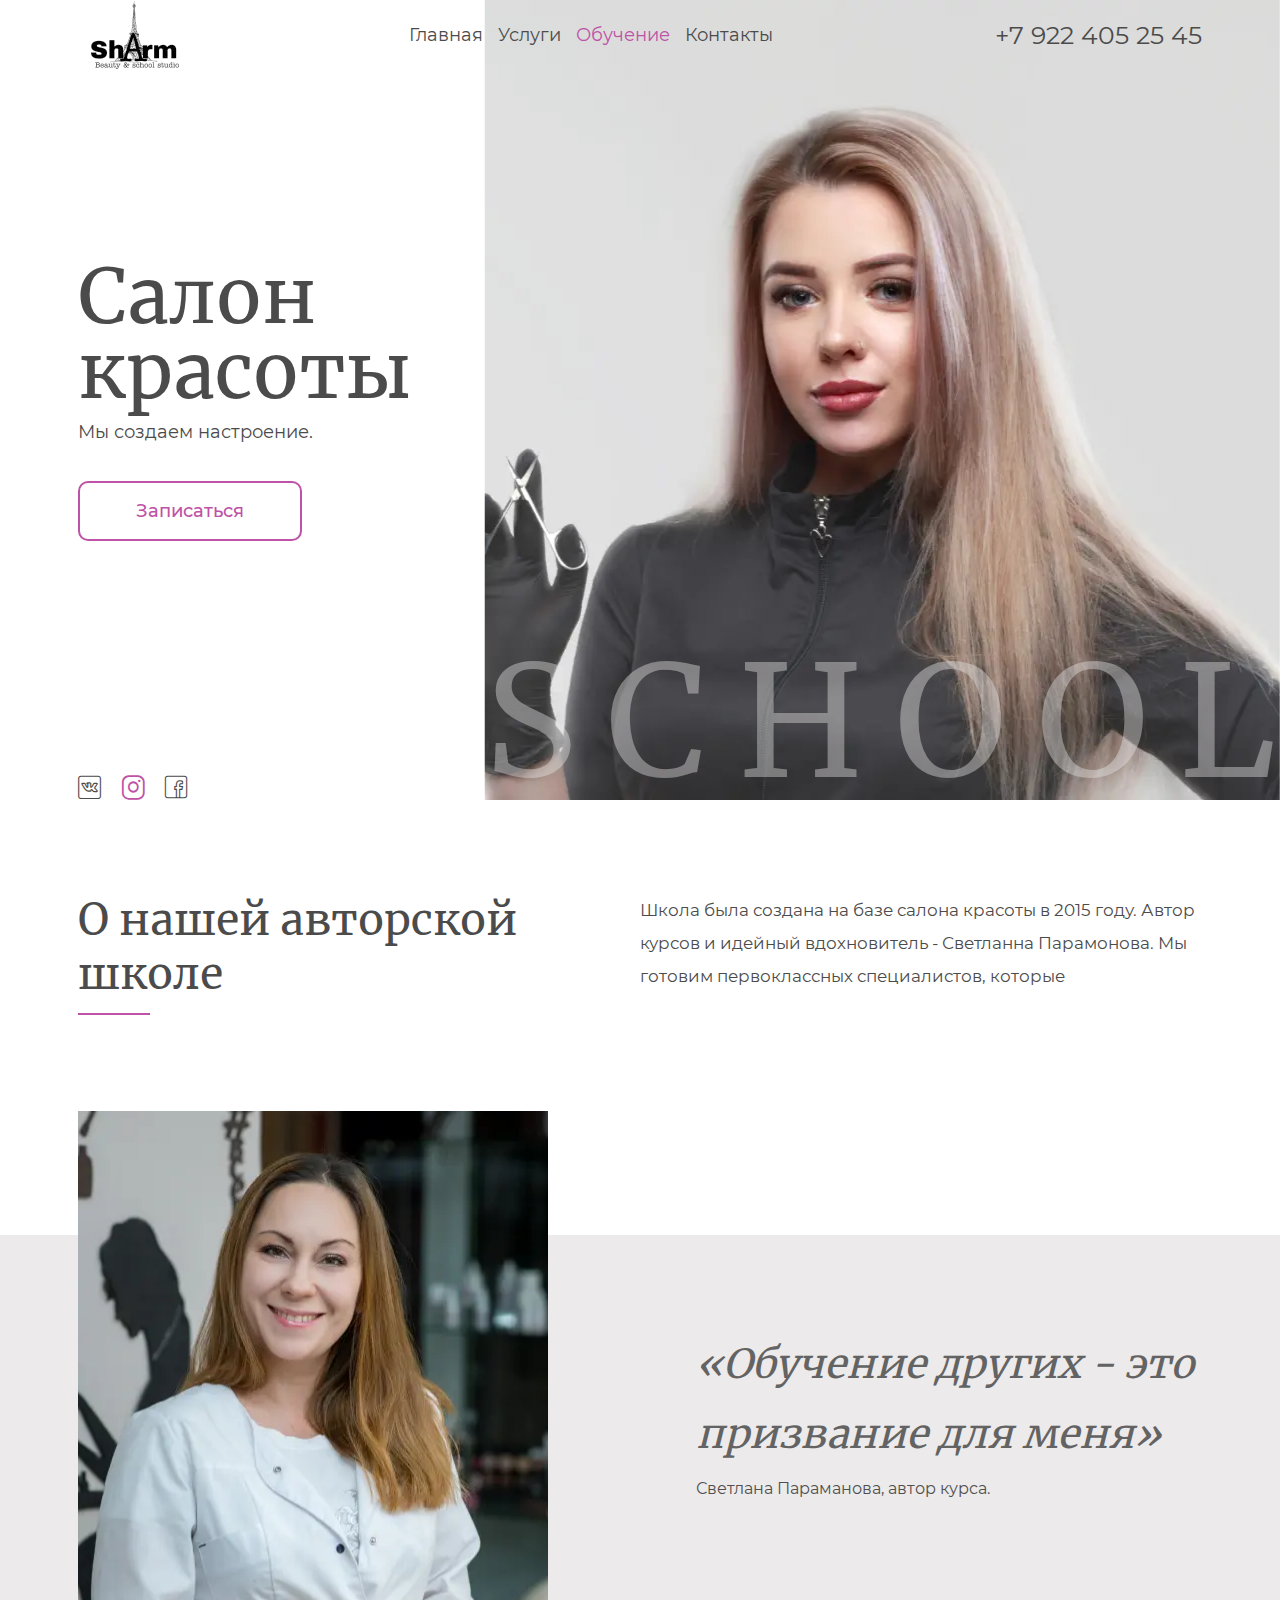
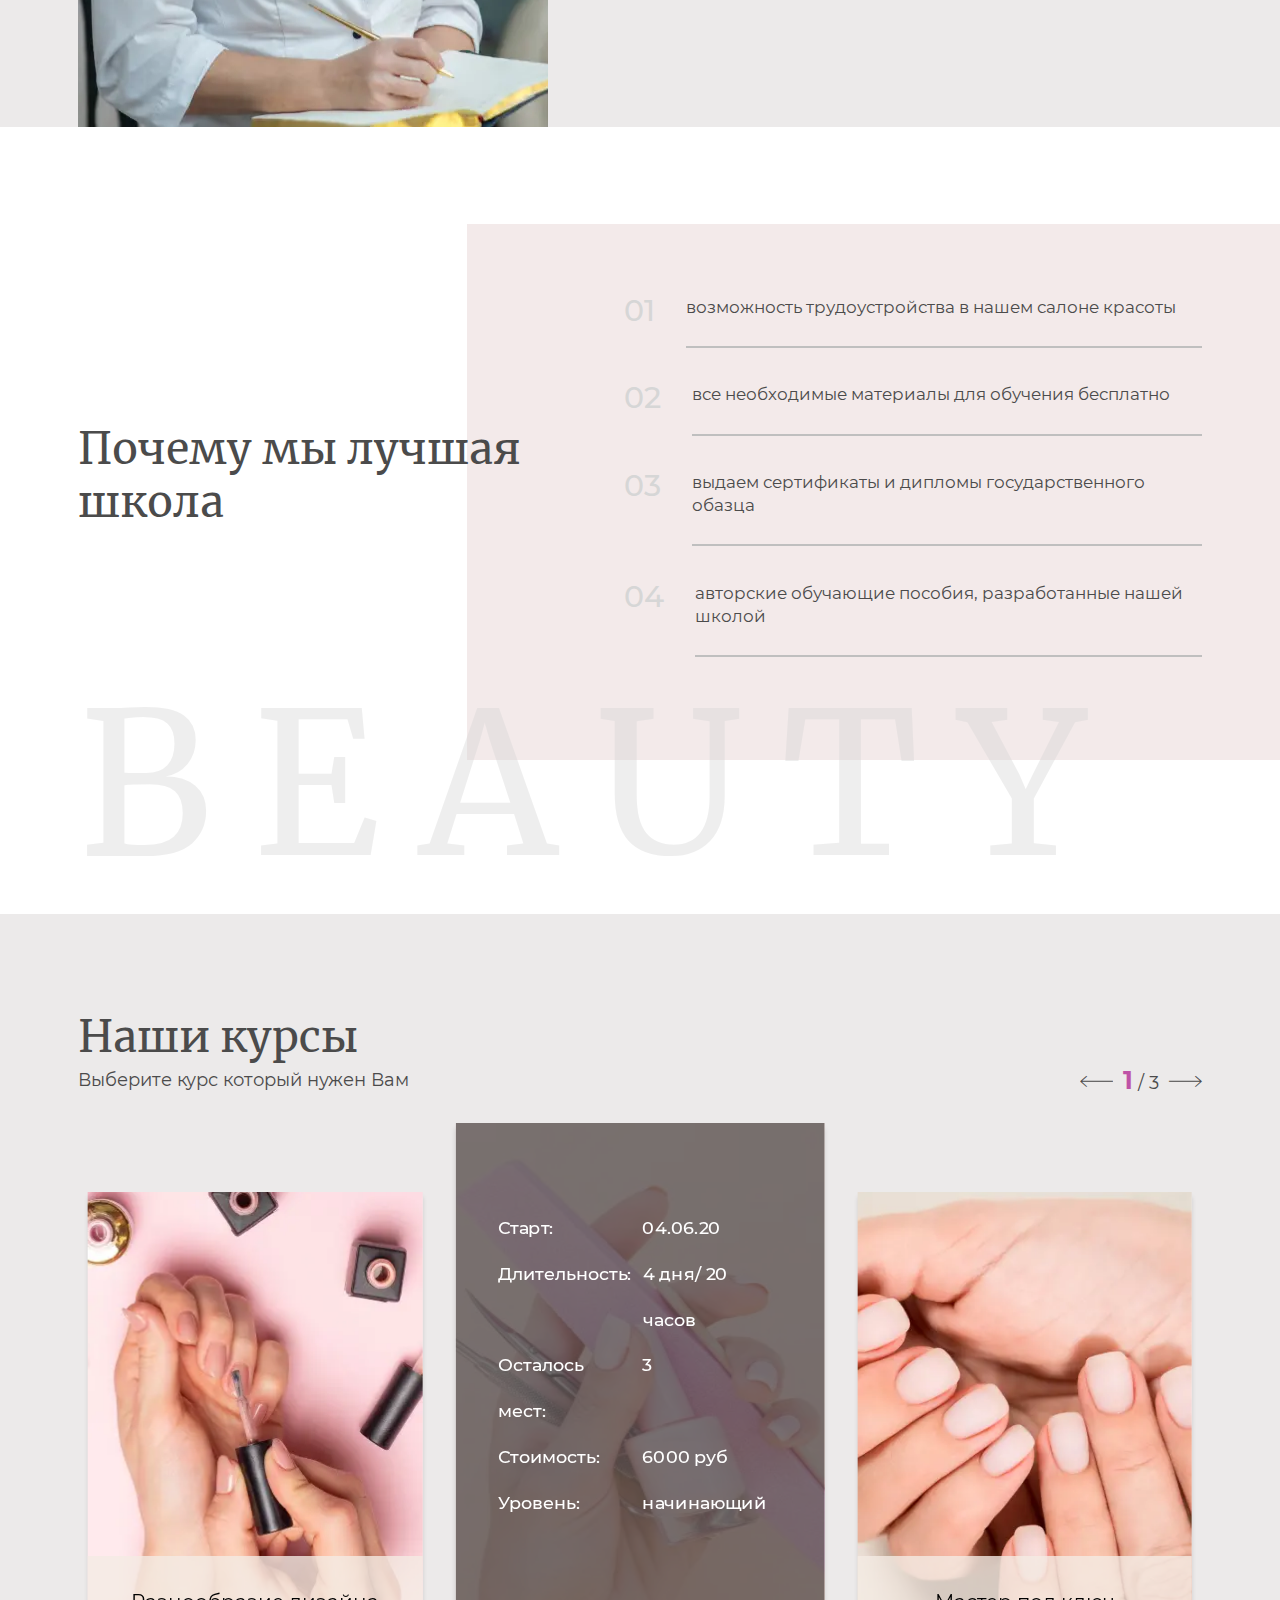
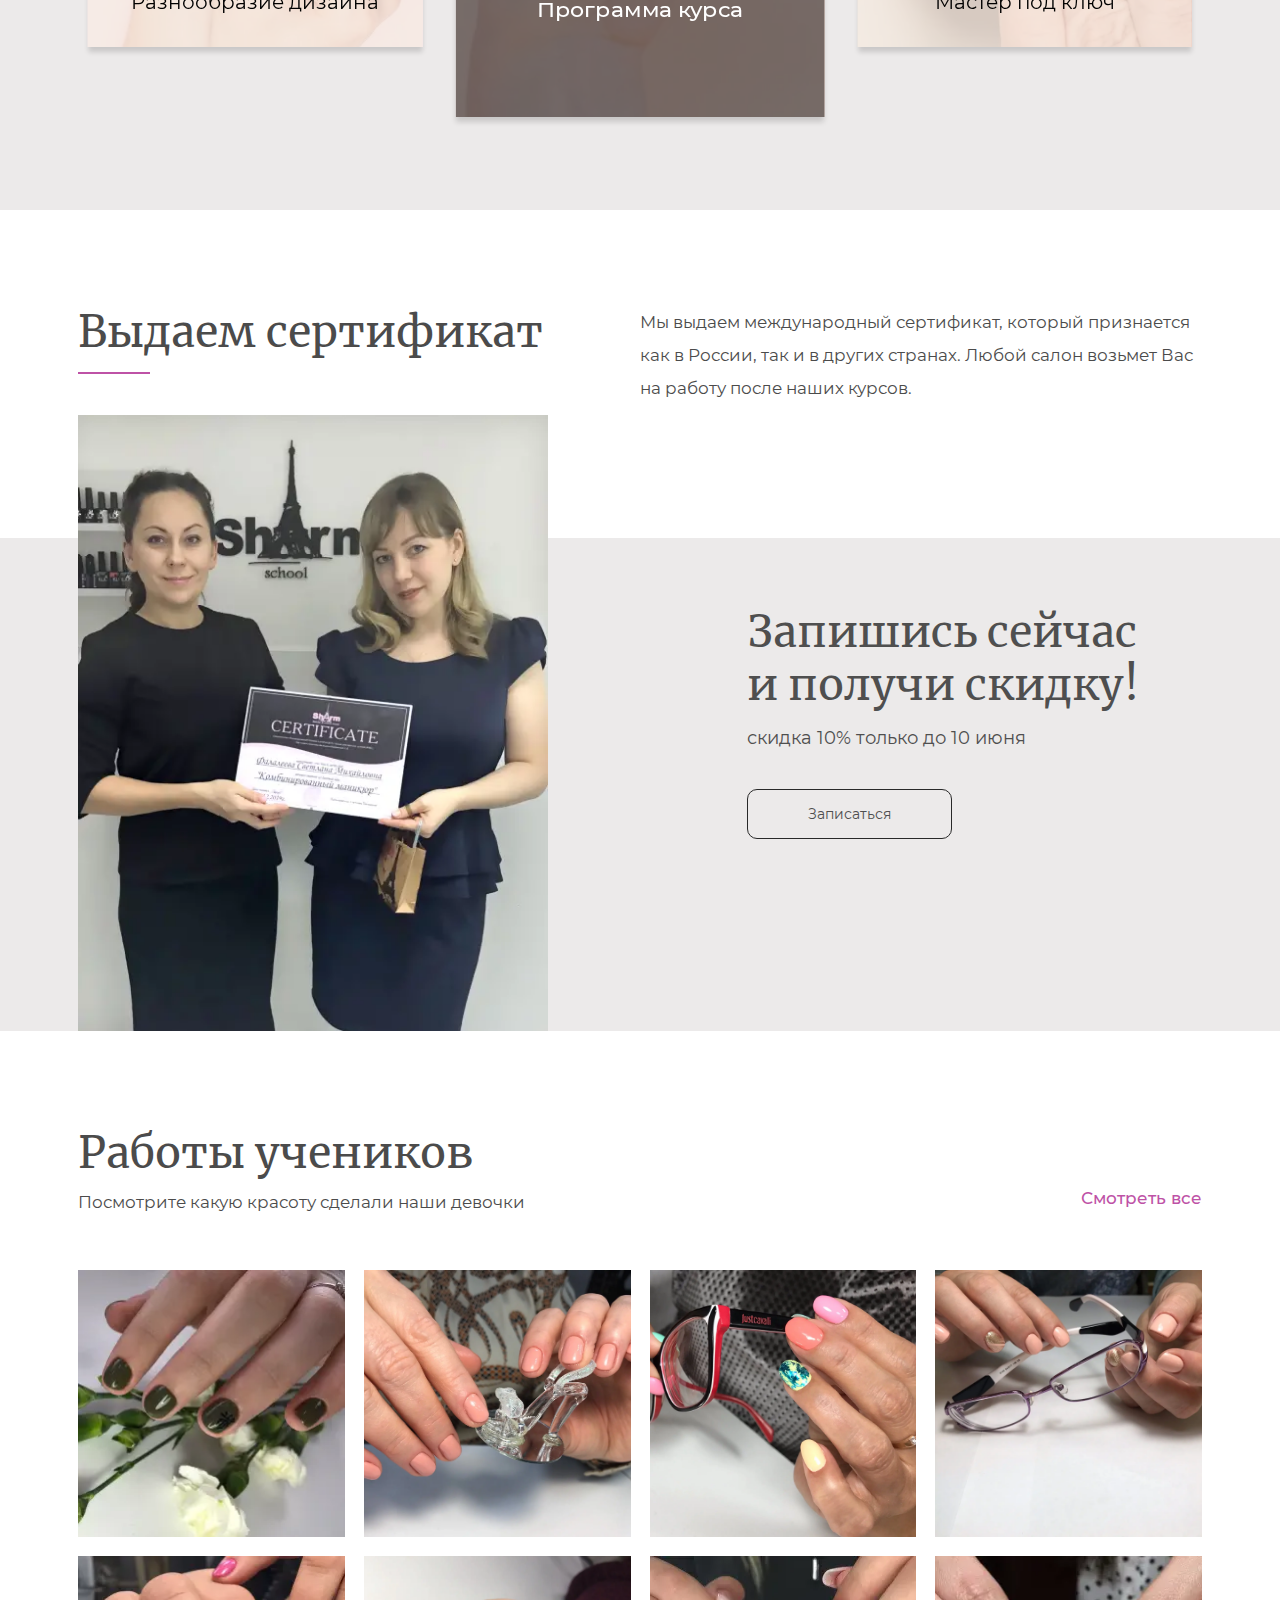
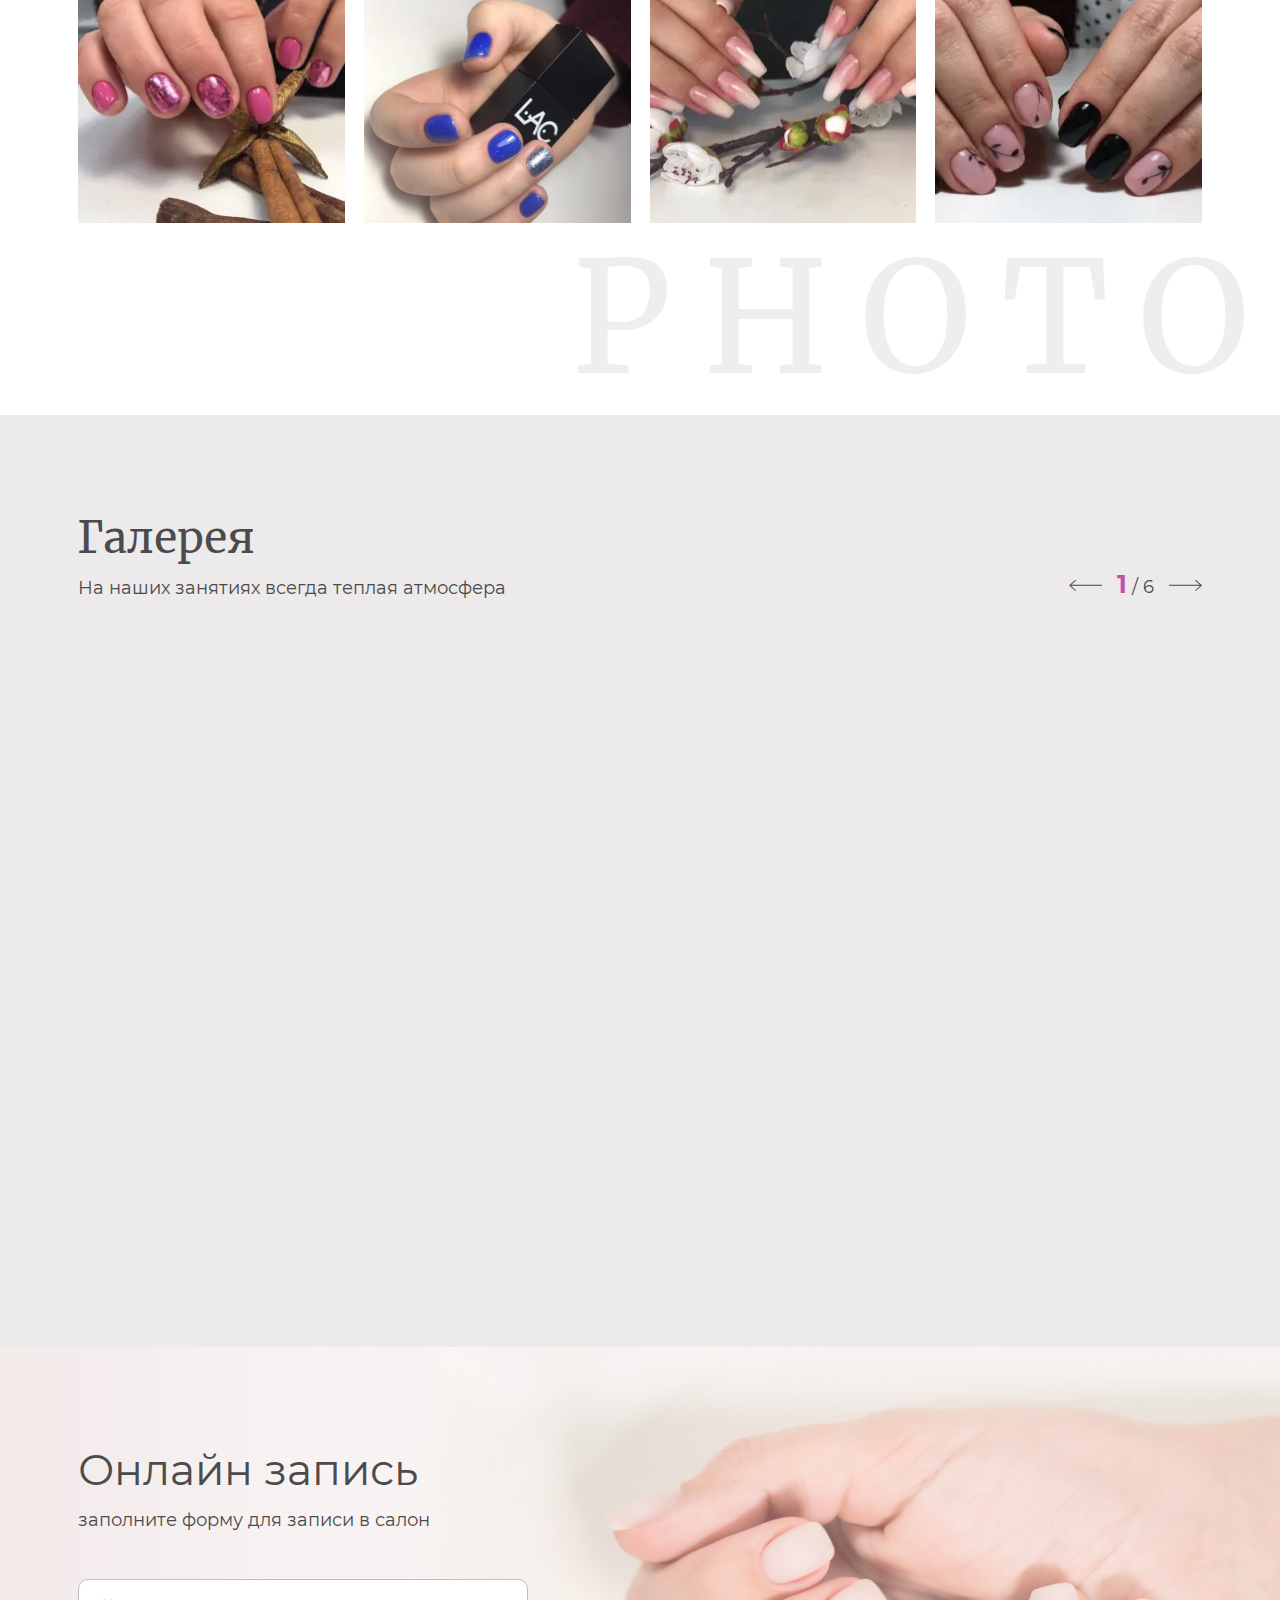
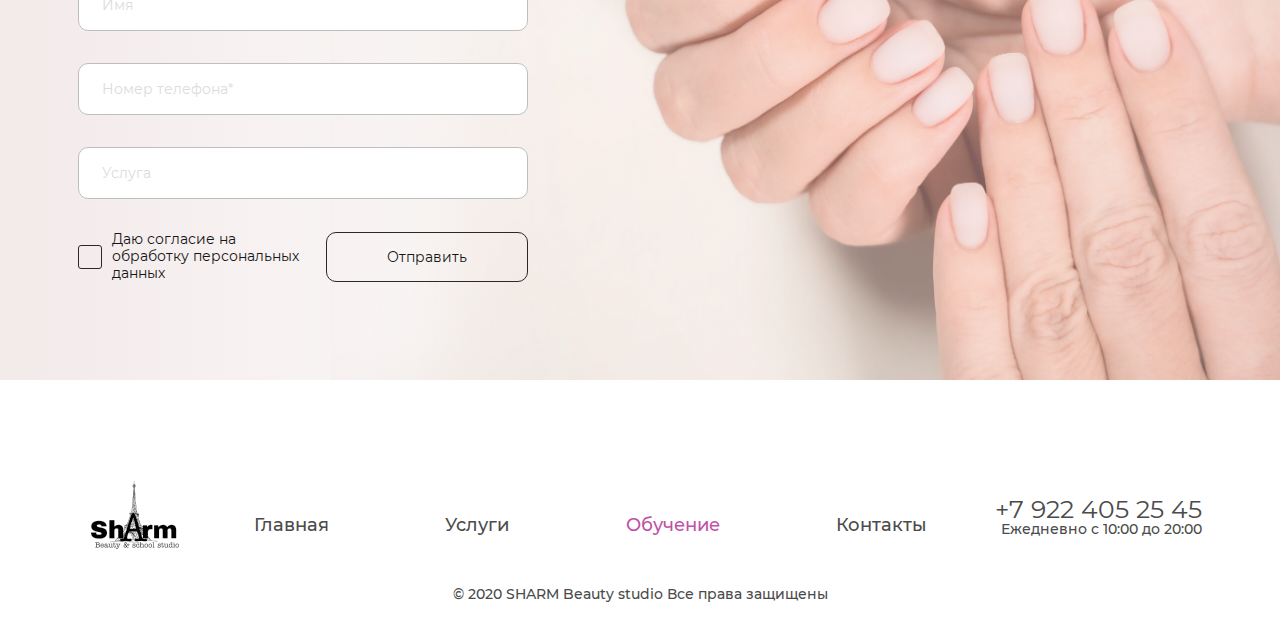
==== commit 30f50f2b: "Add files via upload" ====
--- a/school.html
+++ b/school.html
@@ -6,7 +6,7 @@
 	<meta charset="UTF-8">
 	<meta name="format-detection" content="telephone=no">
 	<!-- <style>body{opacity: 0;}</style> -->
-	<link rel="stylesheet" href="css/style.min.css?_v=20220201010927">
+	<link rel="stylesheet" href="css/style.min.css?_v=20220201022618">
 	<link rel="shortcut icon" href="favicon.ico">
 	<!-- <meta name="robots" content="noindex, nofollow"> -->
 	<meta name="viewport" content="width=device-width, initial-scale=1.0">
@@ -465,7 +465,7 @@
 	</div>
 
 
-	<div id="popup-msg" aria-hidden="true" class="popup-msg">
+	<div id="popup-msg" aria-hidden="true" class="popup-msg popup">
 		<div class="popup__wrapper">
 			<div class="popup__content">
 				<button data-close type="button" class="popup__close"><span></span></button>
@@ -617,7 +617,7 @@
 			</div>
 		</div>
 	</div>
-	<script src="js/app.min.js?_v=20220201010927"></script>
+	<script src="js/app.min.js?_v=20220201022618"></script>
 </body>
 
 </html>